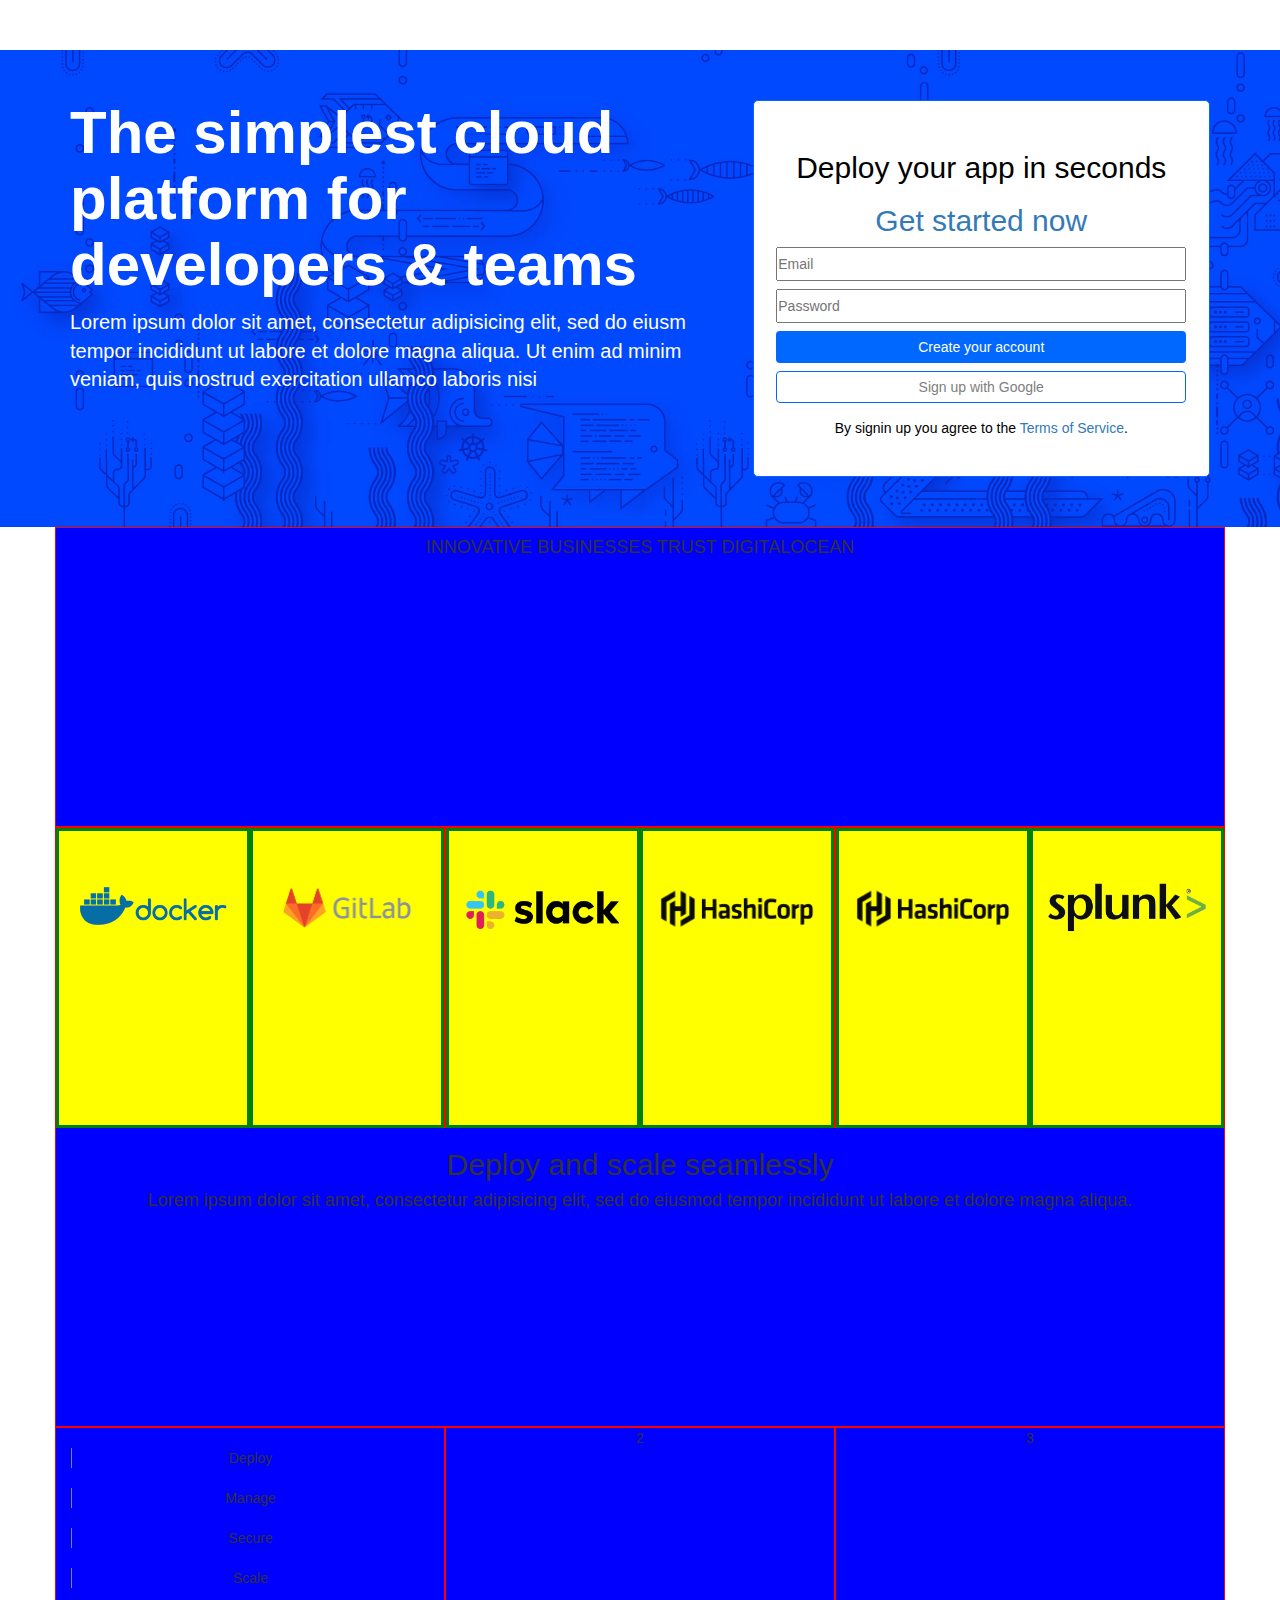
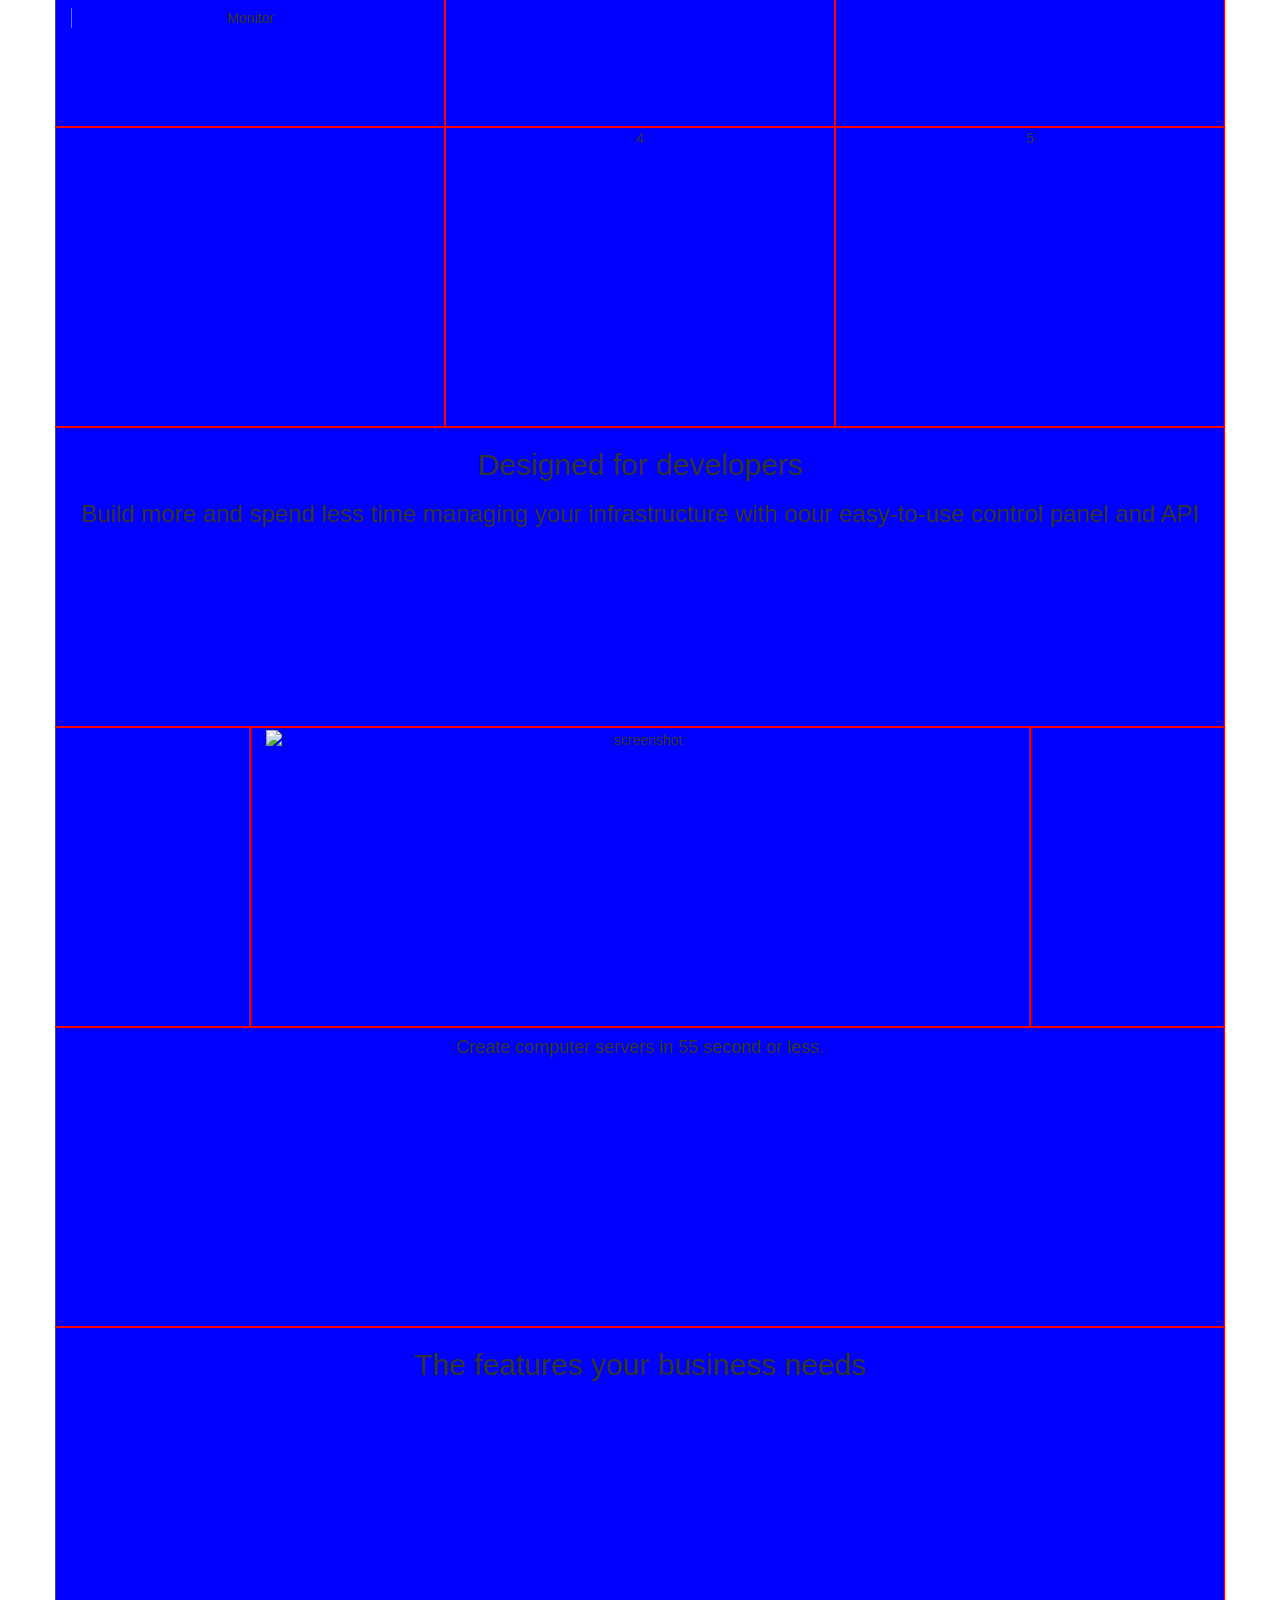
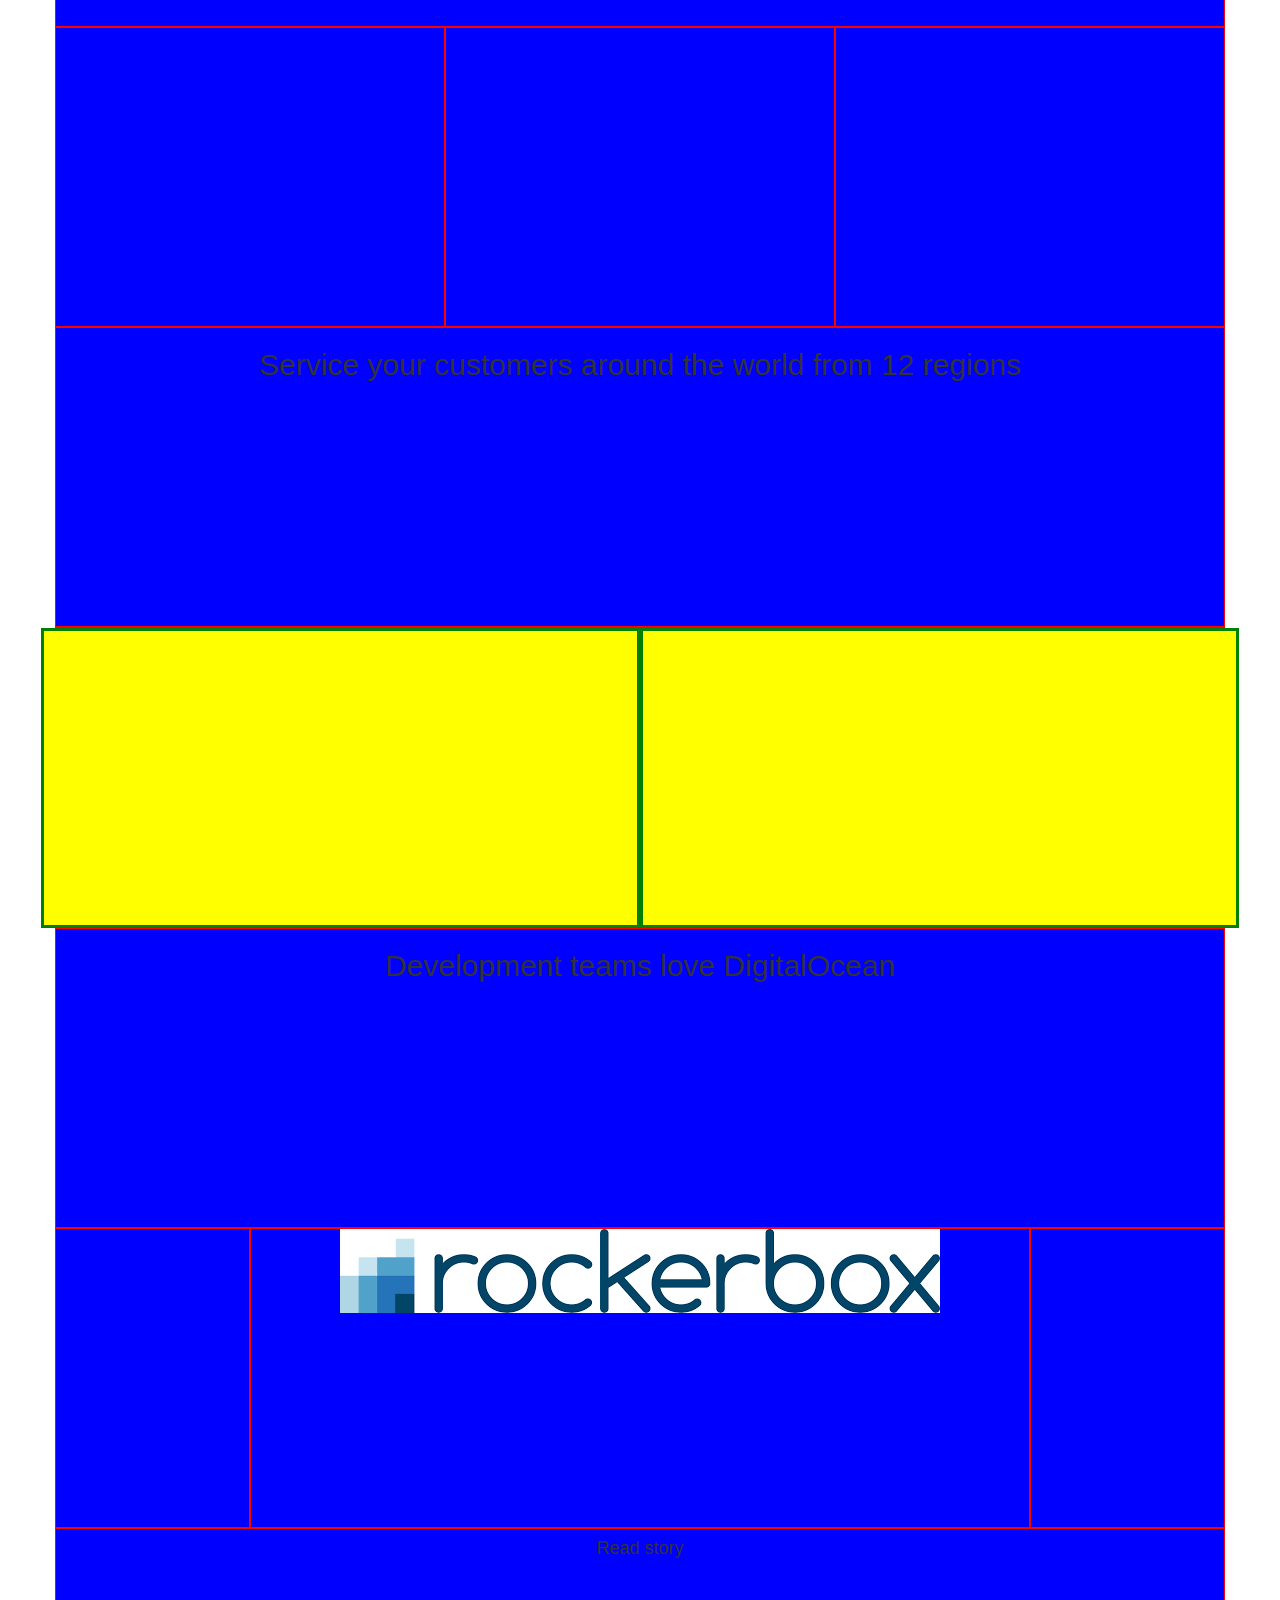
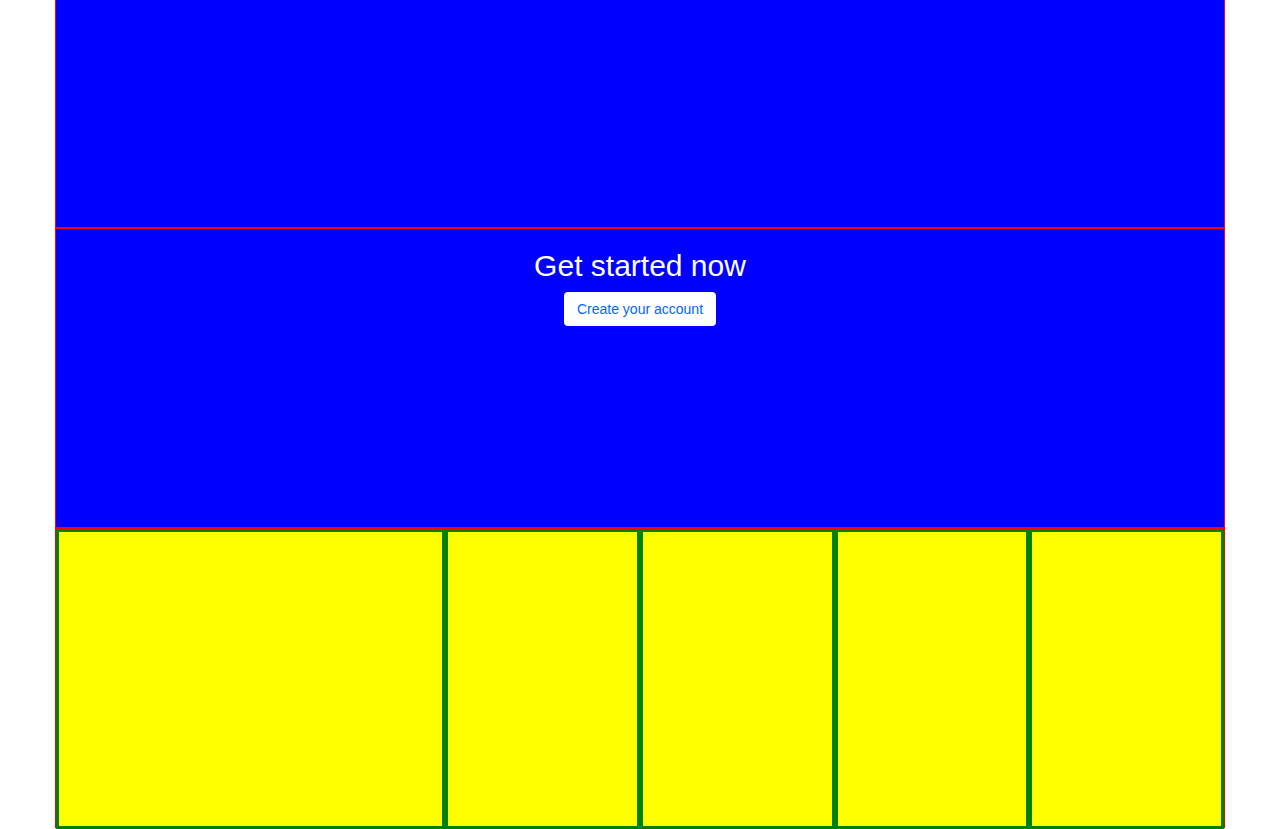
==== index.html @ 75f5618b "jumbotron" ====
<!DOCTYPE html>
<html lang="it">
<head>
  <link rel="stylesheet" href="css/style.css">
  <link rel="stylesheet" href="https://stackpath.bootstrapcdn.com/bootstrap/3.4.1/css/bootstrap.min.css" integrity="sha384-HSMxcRTRxnN+Bdg0JdbxYKrThecOKuH5zCYotlSAcp1+c8xmyTe9GYg1l9a69psu" crossorigin="anonymous">
  <link rel="stylesheet" href="https://cdnjs.cloudflare.com/ajax/libs/font-awesome/5.15.1/css/all.min.css" />
  <meta charset="UTF-8">
  <meta name="viewport" content="width=device-width, initial-scale=1.0">
  <meta http-equiv="X-UA-Compatible" content="ie=edge">
  <title>Digitalocean</title>
</head>
<body>
  <header id="jumbotron" class="h_500">
      <div class="container text_white">
        <div class="row">
          <div  class="col-sx-12 col-md-7">
            <div class="_text">
              <div class="text_white">
                <h1>
                  The simplest cloud platform for developers & teams
                </h1>
                <p>
                  Lorem ipsum dolor sit amet, consectetur adipisicing elit, sed do eiusm tempor incididunt ut labore et dolore magna aliqua. Ut enim ad minim veniam, quis nostrud exercitation ullamco laboris nisi 
                </p>
              </div>
            </div>
          </div>
          <div class="col-sx-12 col-md-5">
            <!-- RIQUADRO -->
            <div class="_square text-center">
              <h2>
                Deploy your app in seconds
              </h2>
              <h2>
                <a href="#">
                  Get started now
                </a>
              </h2>
              <form class="form-horizontal">
                  <input type="email" id="my_email" placeholder="Email">
                  <input type="password" id="my_password" placeholder="Password">
                  <button type="submit" class="btn btn_deploy btn_create">
                    Create your account
                  </button>

                <div>
                  <button type="submit" class="btn btn_deploy btn_google">
                    Sign up with Google
                  </button>
                </div>
              </form>
              <h5>By signin up you agree to the <a href="#">Terms of Service</a>.</h5>
            </div>
          </div>
        </div>
      </div>
  </header>
  <!-- Fine HEADER -->
  <main>
    <!-- PARTNERS IMMAGINI 12 -->
    <section id="partners" class="text-center debug">
      <div class="container">
        <div class="row">
          <div class="col-sx-12">
            <h4 class="text-uppercase">innovative businesses trust digitalocean</h4>
          </div>
        </div>
      </div>

      <div class="container">
        <div class="row">
          <div class="col-xs-12 col-md-4">
            <div class="row">
              <div class="col-xs-6 h_100">
                <img src="img/logo_docker.png" alt="">
              </div>
              <div class="col-xs-6 h_100">
                <img src="img/logo_gitlab.png" alt="">

              </div>
            </div>
          </div>
          <div class="col-xs-12 col-md-4">
            <div class="row">
              <div class="col-xs-6 h_100">
                <img src="img/logo_slack.png" alt="">

              </div>
              <div class="col-xs-6 h_100">
                <img src="img/logo_hashicorp.png" alt="">

              </div>
            </div>
          </div>
          <div class="col-xs-12 col-md-4">
            <div class="row">
              <div class="col-xs-6 h_100">
                <img src="img/logo_hashicorp.png" alt="">
              </div>
              <div class="col-xs-6 h_100">
                <img src="img/logo_splunk.png" alt="">
              </div>
            </div>
          </div>
        </div>
      </div>
    </section>
    <!-- FINE PARTNERS IMMAGINI 12 -->
    <section id="deploy" class="debug text-center">
      <div class="container">
        <div class="row">
          <div class="col-sx-12">
            <h2>Deploy and scale seamlessly</h2>
            <h4>Lorem ipsum dolor sit amet, consectetur adipisicing elit, sed do eiusmod tempor incididunt ut labore et dolore magna aliqua.</h4>
          </div>
        </div>
      </div>
      <div class="container">
        <div class="row">
          <div class="col-xs-4">
            <div class="lista">
              Deploy
            </div>
            <div class="lista">
              Manage
            </div>
            <div class="lista">
              Secure
            </div>
            <div class="lista">
              Scale
            </div>
            <div class="lista">
              Monitor
            </div>

          </div>
          <div class="col-md-4 col-xs-12">
2
          </div>
          <div class="col-md-4 col-xs-12">
3
          </div>
          <div class=".d-none .d-sm-block col-md-4 col-xs-12">
              <!-- DIV VUOTO -->
          </div>
          <div class="col-md-4 col-xs-12">
4
          </div>
          <div class="col-md-4 col-xs-12">
5
          </div>

        </div>
      </div>
    </section>
<!-- FINE DEPLOY -->
 <!-- DESIGNED FOR DEVELOPERS -->
    <section id="designed" class="text-center debug">
      <div class="container">
        <div class="row">
          <div class="col-sx-12">
            <h2>
              Designed for developers
            </h2>
            <h3>
              Build more and spend less time managing your infrastructure with oour easy-to-use control panel and API
            </h3>
          </div>
        </div>
        <div class="row">
          <div class="col-lg-2">
          </div>
          <div id="screenshot" class="col-lg-8">
            <div><img src="i.mg/screenshot.jpg" alt="screenshot">
            </div>
          </div>
          <div class="col-lg-2">
          </div>
        </div>
        <div class="row">
          <div class="col-sx-12">
            <h4>
              Create computer servers in 55 second or less.
            </h4>
          </div>
        </div>
      </div>
    </section>
    <!-- /DESIGNED FOR DEVELOPERS -->
    <!-- FEATURES -->
    <section id="features" class="debug">
      <div class="container text-center">
        <div class="row">
          <div class="col-sx-12">
            <h2>
              The features your business needs
            </h2>
          </div>
        </div>
        <div class="row">
          <div class="col-md-4 col-xs-12">
          </div>
          <div class="col-md-4 col-xs-12">
          </div>
          <div class="col-md-4 col-xs-12">
          </div>
        </div>
      </div>
    </section>
    <!-- /FEATURES -->
    <!-- SERVICES -->
    <section id="service" class="debug">
      <div class="container text-center">
        <div class="row">
          <div class="col-sx-12">
            <h2>
              Service your customers around the world from 12 regions
            </h2>
          </div>
        </div>
        <div class="row">
          <div class="col-sx-12">
            <div class="row">
              <div class="col-sx-12 col-md-6">
              </div>
              <div class="col-sx-12 col-md-6">
              </div>
            </div>
          </div>
        </div>
      </div>
    </section>
      <!-- /SERVICES -->
      <!-- DEVELOPMENT -->
    <section id="development">
      <div class="container debug text-center">
        <div class="row">
          <div class="col-sx-12">
            <h2>
              Development teams love DigitalOcean
            </h2>
          </div>
        </div>
        <div class="row">
          <div class="col-lg-2">
          </div>
          <div class="col-lg-8">
            <div><img src="img/rockerbox-logo.png" alt="screenshot">
            </div>
          </div>
          <div class="col-lg-2">
          </div>
        </div>
        <div class="row">
          <div class="col-sx-12">
            <h4>
              Read story
            </h4>
          </div>
        </div>
      </div>
    </section>
  </main>
    <!-- /DEVELOPMENT -->
    <!-- FOOTER -->
  <footer>
    <div class="footer_top container debug text-center">
      <div class="row">
        <div class="col-xs-12">
          <h2>Get started now</h2>
          <div>
            <button type="submit" class="btn btn_deploy btn_create">
              Create your account
            </button>
          </div>
        </div>
      </div>
    </div>
    <div class="footer_bottom container debug text-center">
      <div class="row">
        <div class="col-xs-12">
          <div class="row">
            <div class="col-xs-12 col-md-4">

            </div>
            <div class="col-xs-12 col-md-2">

            </div>
            <div class="col-xs-12 col-md-2">

            </div>
            <div class="col-xs-12 col-md-2">

            </div>
            <div class="col-xs-12 col-md-2">

            </div>
          </div>
        </div>
      </div>
    </div>
  </footer>
</body>
</html>
---- css/style.css ----
/* debug */
.debug [class*='col-']{
  background-color: blue;
  height: 300px;
  border: 1px solid red;
}
.row .row [class*="col-"]{
  border: 3px solid green;
  background-color: yellow;
}
.debug .h_500{
  height: 500px;
}
.debug .h_400{
  height: 400px;
}
.debug .h_300{
  height: 300px;
}
/* classi colorate */
.text_white{
  color: white;
}
section{

}
/* Header */
header{
  background-image: url("../img/bg-home-1.jpg");
  background-size: cover;
}
header .text_white{
  margin-top: 50px;
}
header .text_white p{
  font-size: 20px;
}
header ._square{
  padding: 30px 0;
}
header #my_email,
header #my_password,
._square .btn_deploy{
  width: 90%;
  margin-bottom: 8px;
  padding: 5px 0;
}
nav img {
  width: 200px;
}
nav .btn_nav{
  color:#0066FF;
  background-color: transparent;
  border: 1px solid #0066FF;
  padding: 5px;
}
#jumbotron h1{
  font-size: 60px;
  font-weight: bold;
}
._square{
  padding: 5px;
  color: black;
  background-color: white;
  border-radius: 5px;
  border: 1px solid #0067FF;
  margin: 50px 0;
}
._square .btn_create{
  background-color: #0067FF;
  color: white;
}
._square .btn_google{
  background-color: transparent;
  border:1px solid #0067FF;
  color: grey;
}
#partners img{
  width: 100%;
  vertical-align: middle;

}
#deploy .lista{
  margin: 20px 0;
  border-left: gray 1px solid;
}
#screenshot img{
  display: inline-block;
  width: 100%;
}
.h_100{
  height: 150px;
  line-height: 150px;
}
footer{
  color: white;
}
footer .btn_create{
  background-color: white;
  color: #0067FF;
}
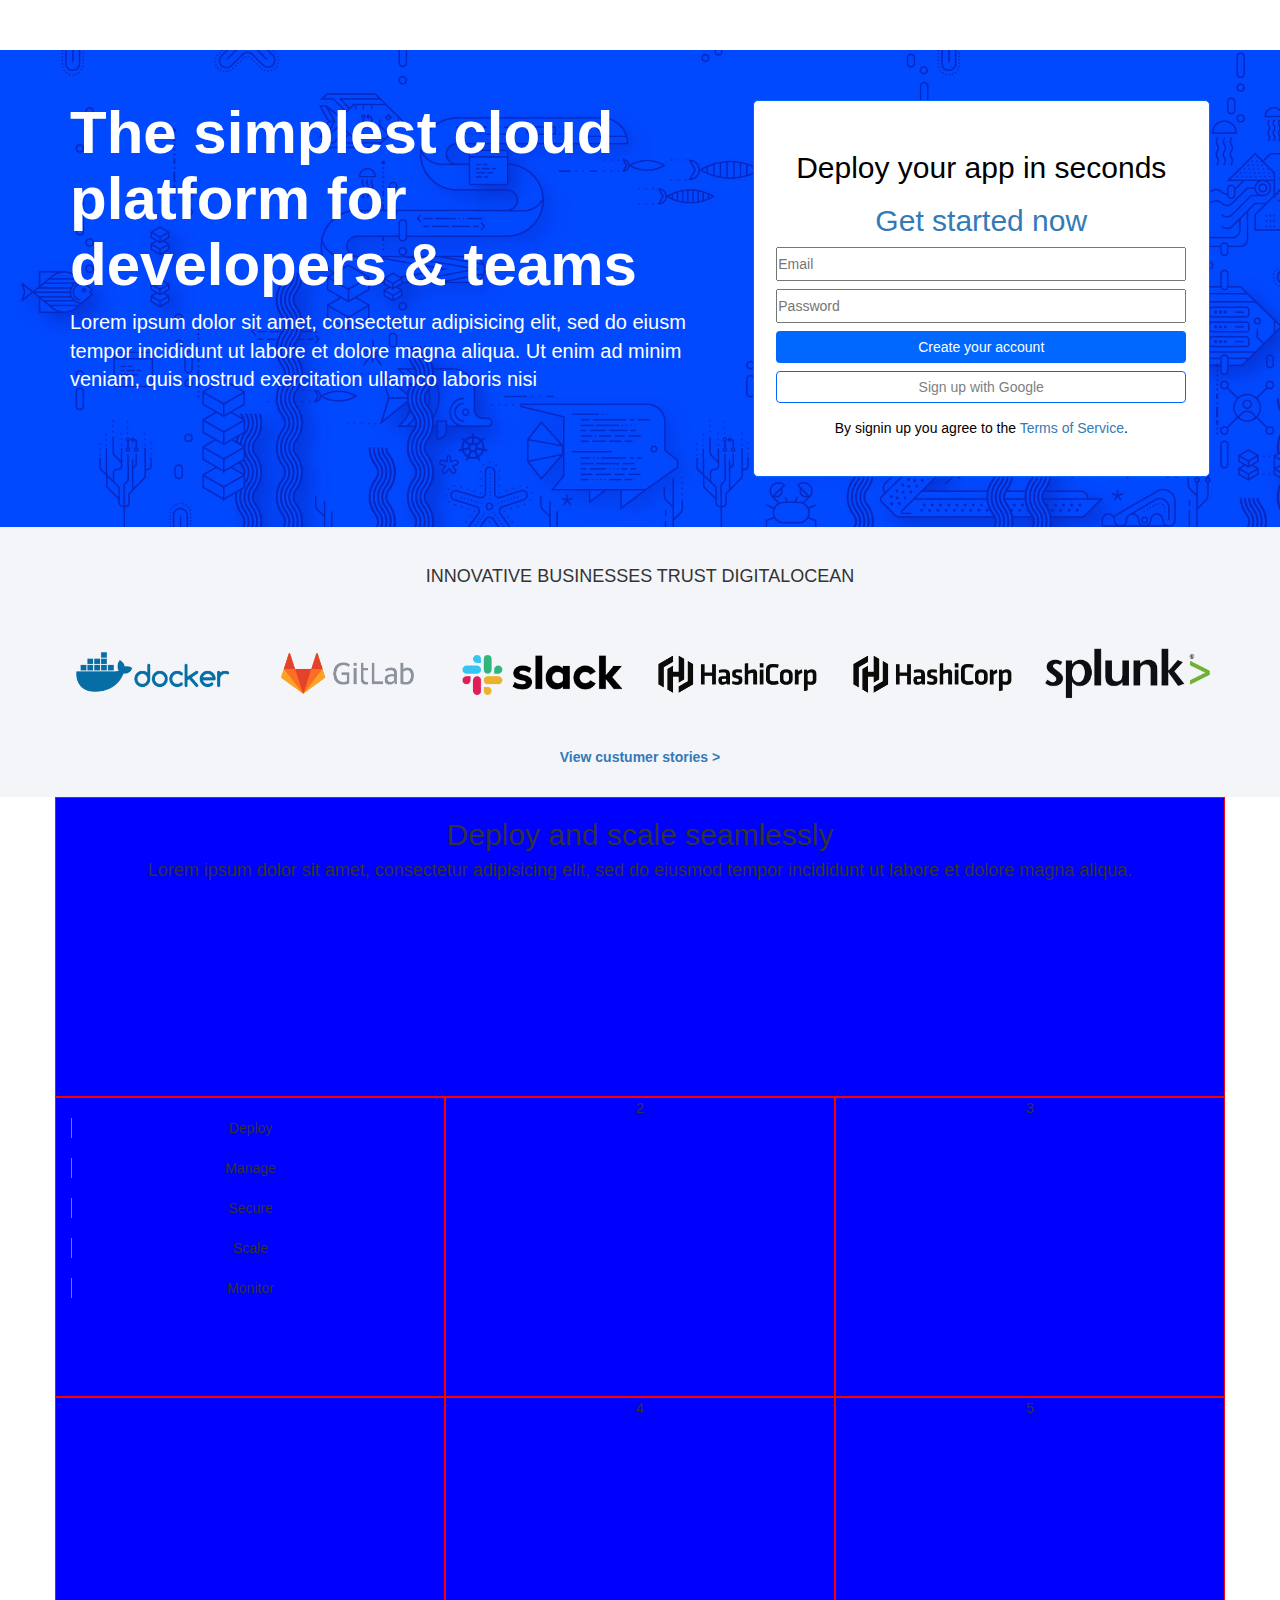
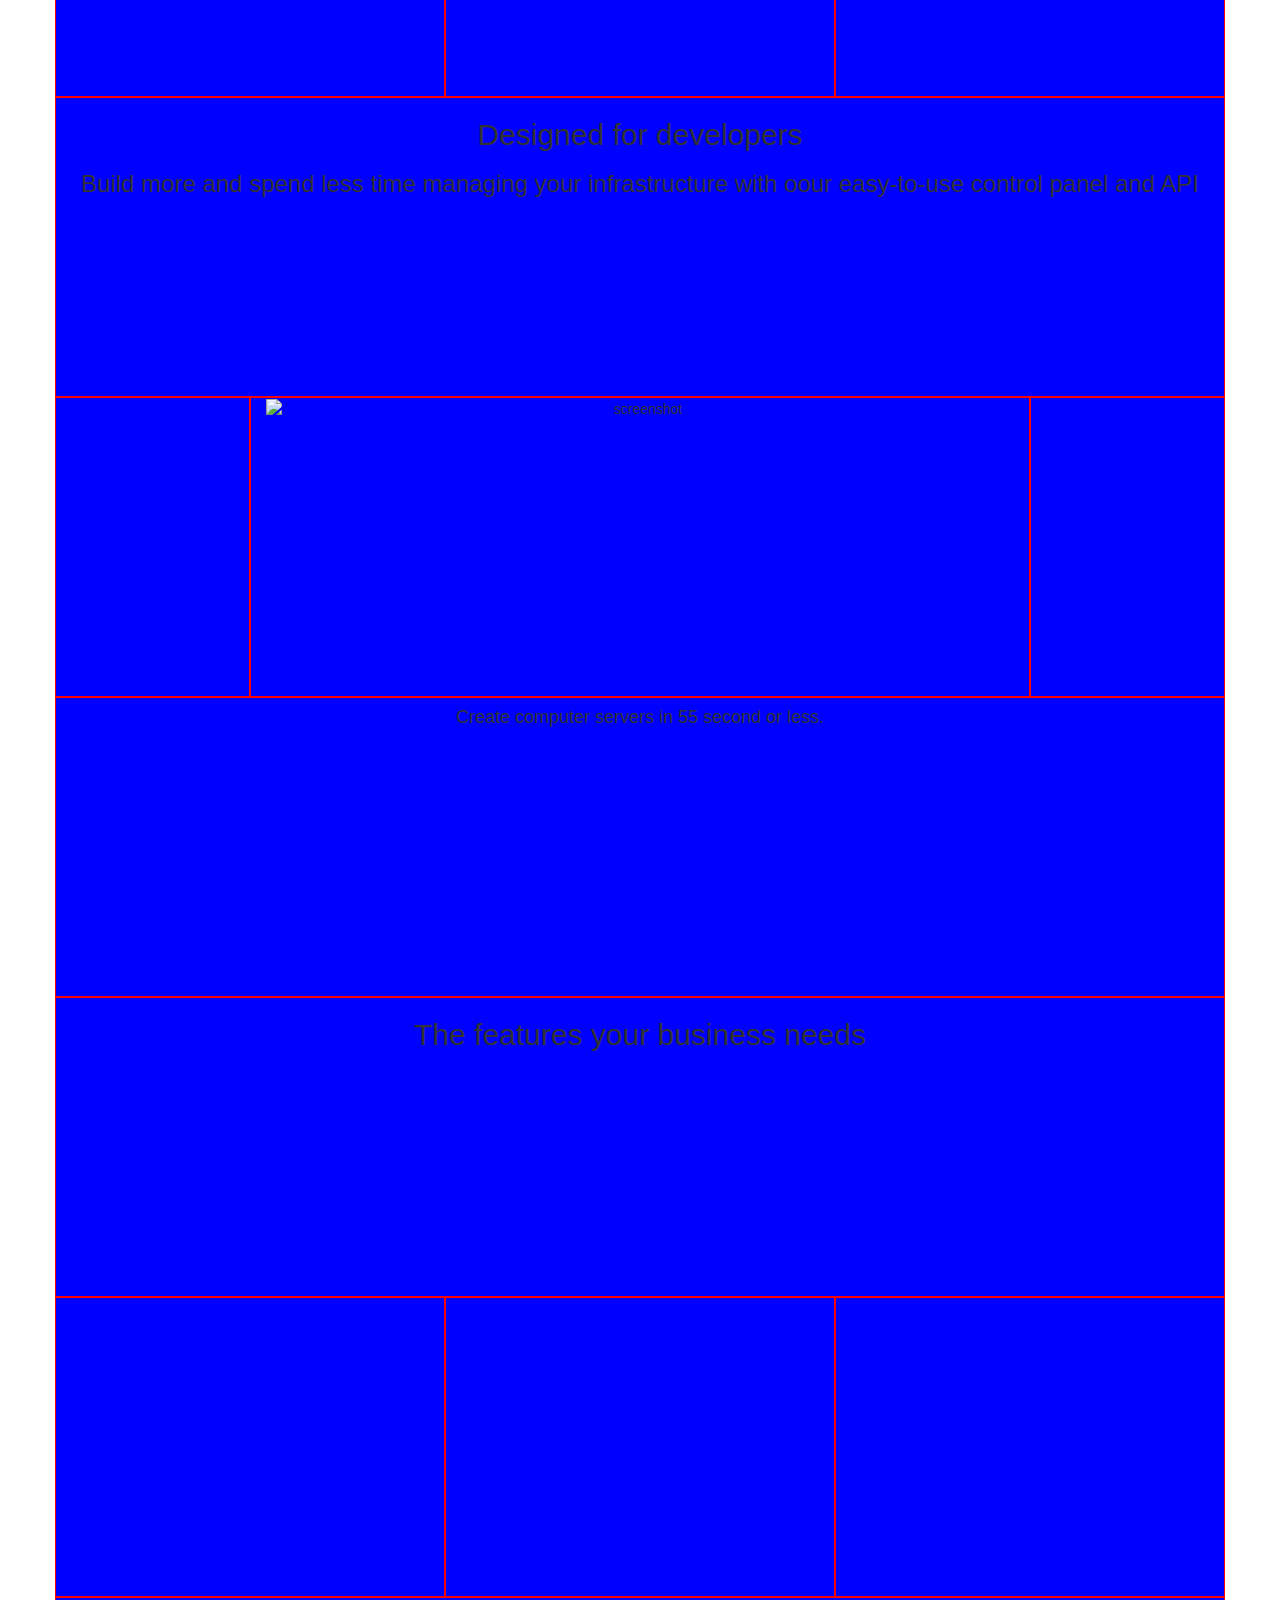
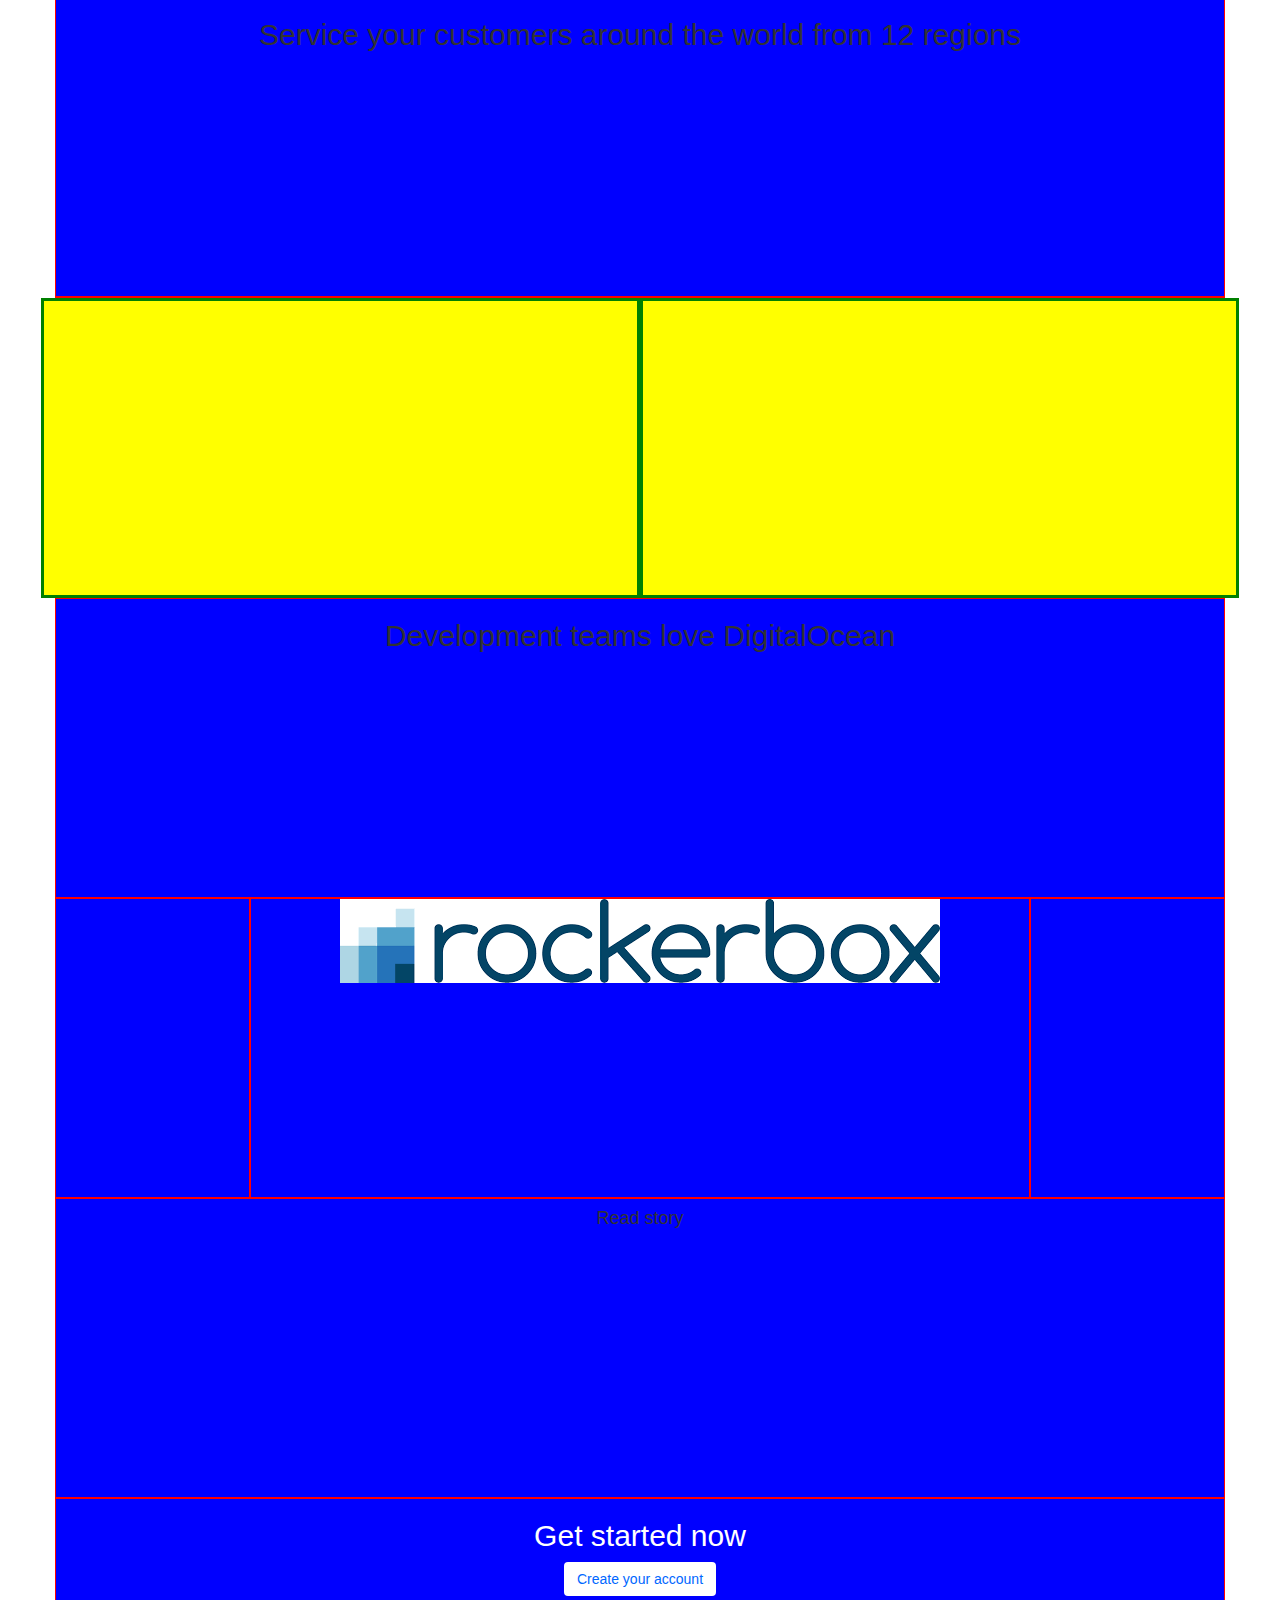
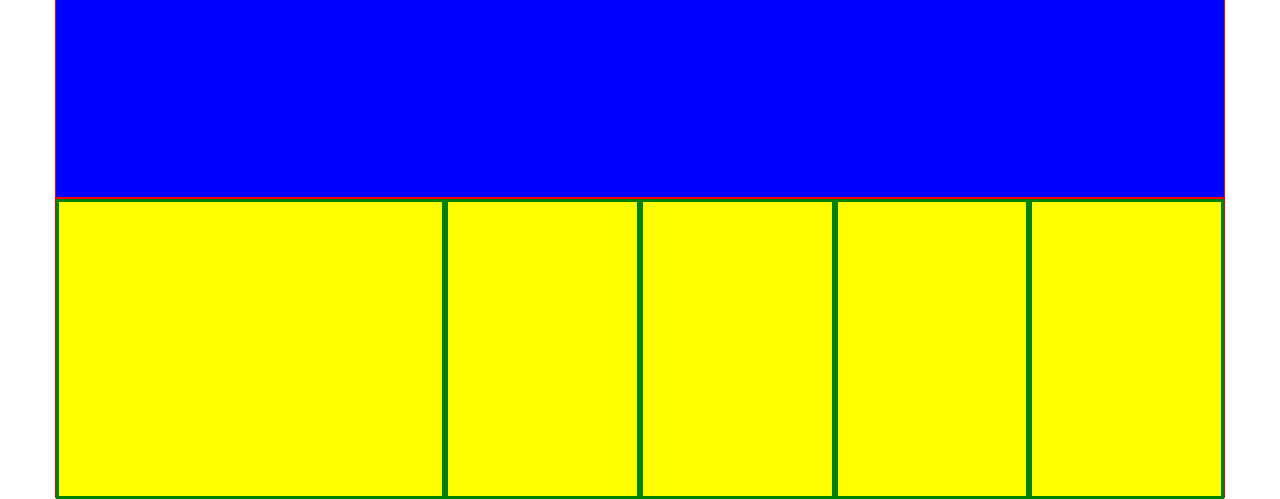
==== commit 0ff8dc13: "innovative business" ====
--- a/index.html
+++ b/index.html
@@ -20,7 +20,7 @@
                   The simplest cloud platform for developers & teams
                 </h1>
                 <p>
-                  Lorem ipsum dolor sit amet, consectetur adipisicing elit, sed do eiusm tempor incididunt ut labore et dolore magna aliqua. Ut enim ad minim veniam, quis nostrud exercitation ullamco laboris nisi 
+                  Lorem ipsum dolor sit amet, consectetur adipisicing elit, sed do eiusm tempor incididunt ut labore et dolore magna aliqua. Ut enim ad minim veniam, quis nostrud exercitation ullamco laboris nisi
                 </p>
               </div>
             </div>
@@ -58,7 +58,7 @@
   <!-- Fine HEADER -->
   <main>
     <!-- PARTNERS IMMAGINI 12 -->
-    <section id="partners" class="text-center debug">
+    <section id="partners" class="text-center">
       <div class="container">
         <div class="row">
           <div class="col-sx-12">
@@ -66,7 +66,6 @@
           </div>
         </div>
       </div>
-
       <div class="container">
         <div class="row">
           <div class="col-xs-12 col-md-4">
@@ -76,7 +75,6 @@
               </div>
               <div class="col-xs-6 h_100">
                 <img src="img/logo_gitlab.png" alt="">
-
               </div>
             </div>
           </div>
@@ -84,11 +82,9 @@
             <div class="row">
               <div class="col-xs-6 h_100">
                 <img src="img/logo_slack.png" alt="">
-
               </div>
               <div class="col-xs-6 h_100">
                 <img src="img/logo_hashicorp.png" alt="">
-
               </div>
             </div>
           </div>
@@ -101,6 +97,13 @@
                 <img src="img/logo_splunk.png" alt="">
               </div>
             </div>
+          </div>
+        </div>
+      </div>
+      <div class="container">
+        <div class="row">
+          <div class="col-sx-12">
+            <strong><a href="#">View custumer stories > </a></strong>
           </div>
         </div>
       </div>
--- a/css/style.css
+++ b/css/style.css
@@ -4,7 +4,7 @@
   height: 300px;
   border: 1px solid red;
 }
-.row .row [class*="col-"]{
+.debug .row .row [class*="col-"]{
   border: 3px solid green;
   background-color: yellow;
 }
@@ -21,8 +21,9 @@
 .text_white{
   color: white;
 }
-section{
-
+#partners{
+background-color: #F3F5F9;
+padding: 30px 0;
 }
 /* Header */
 header{
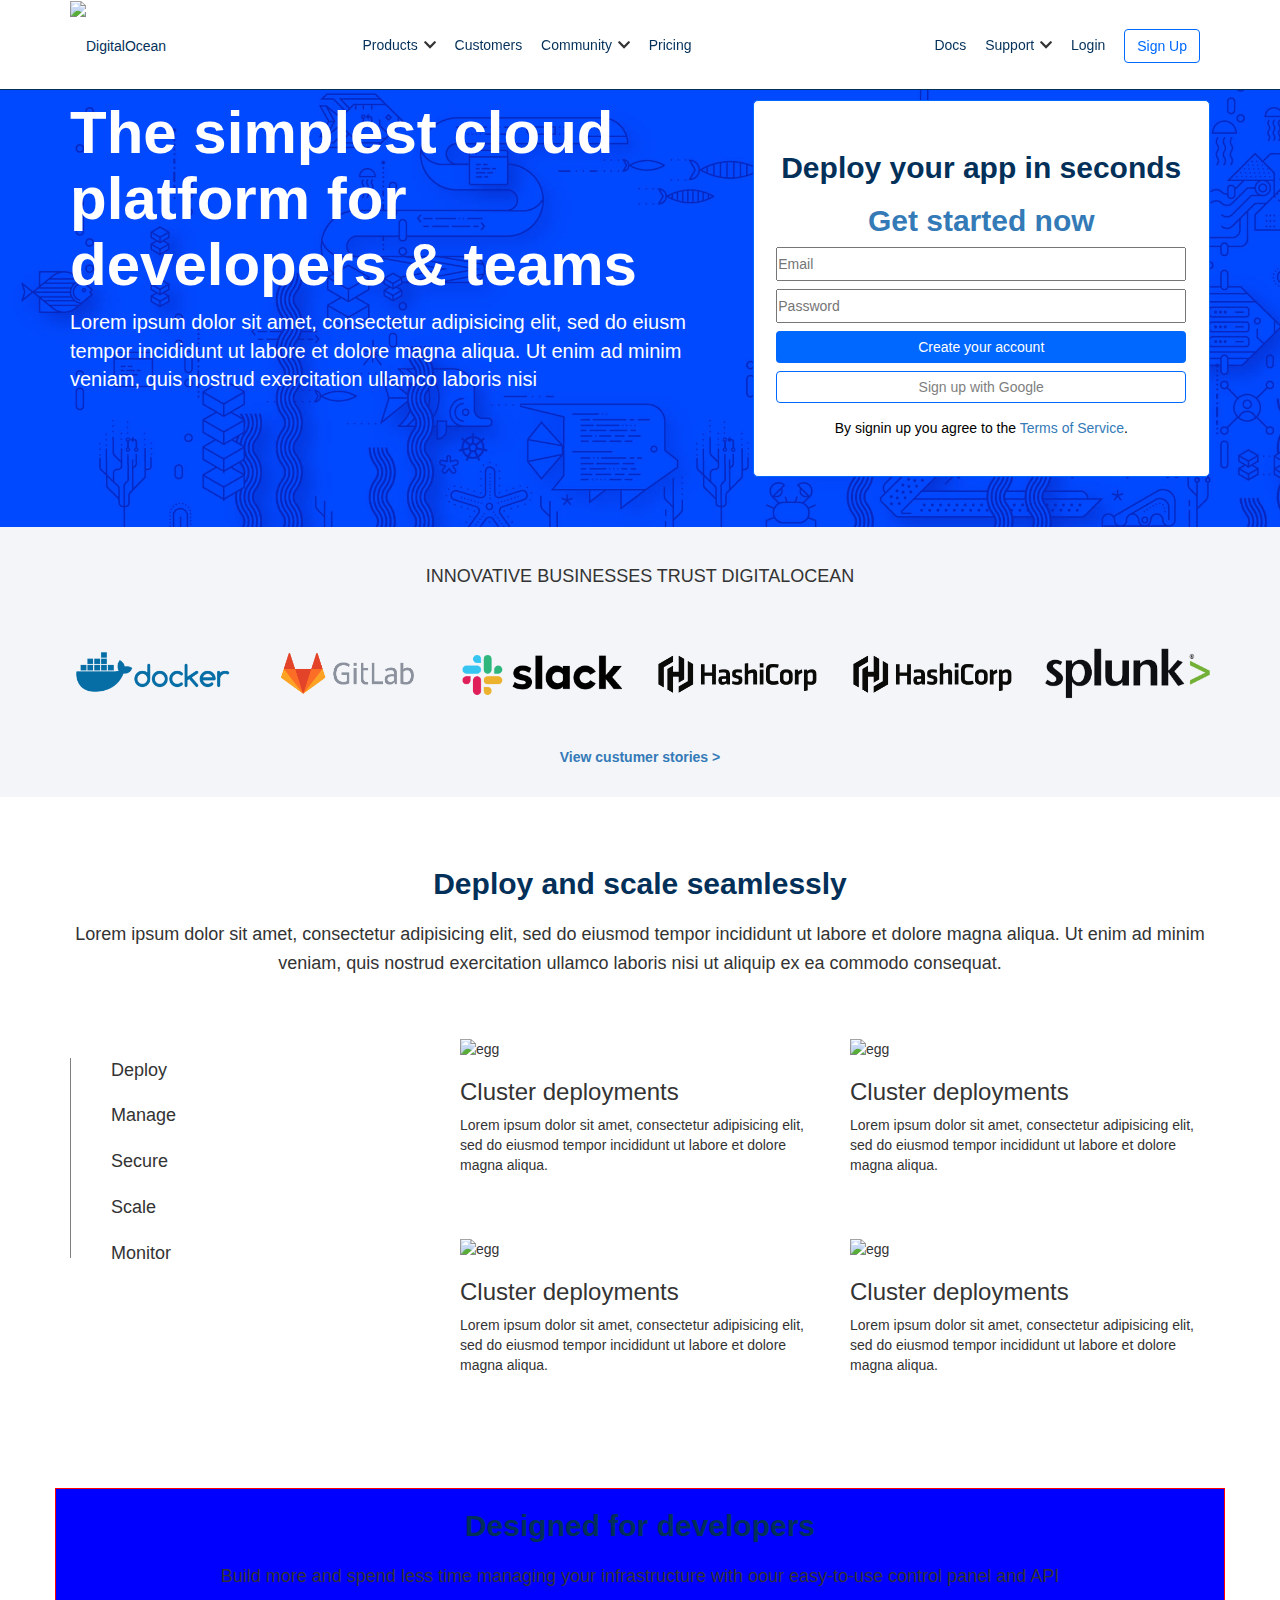
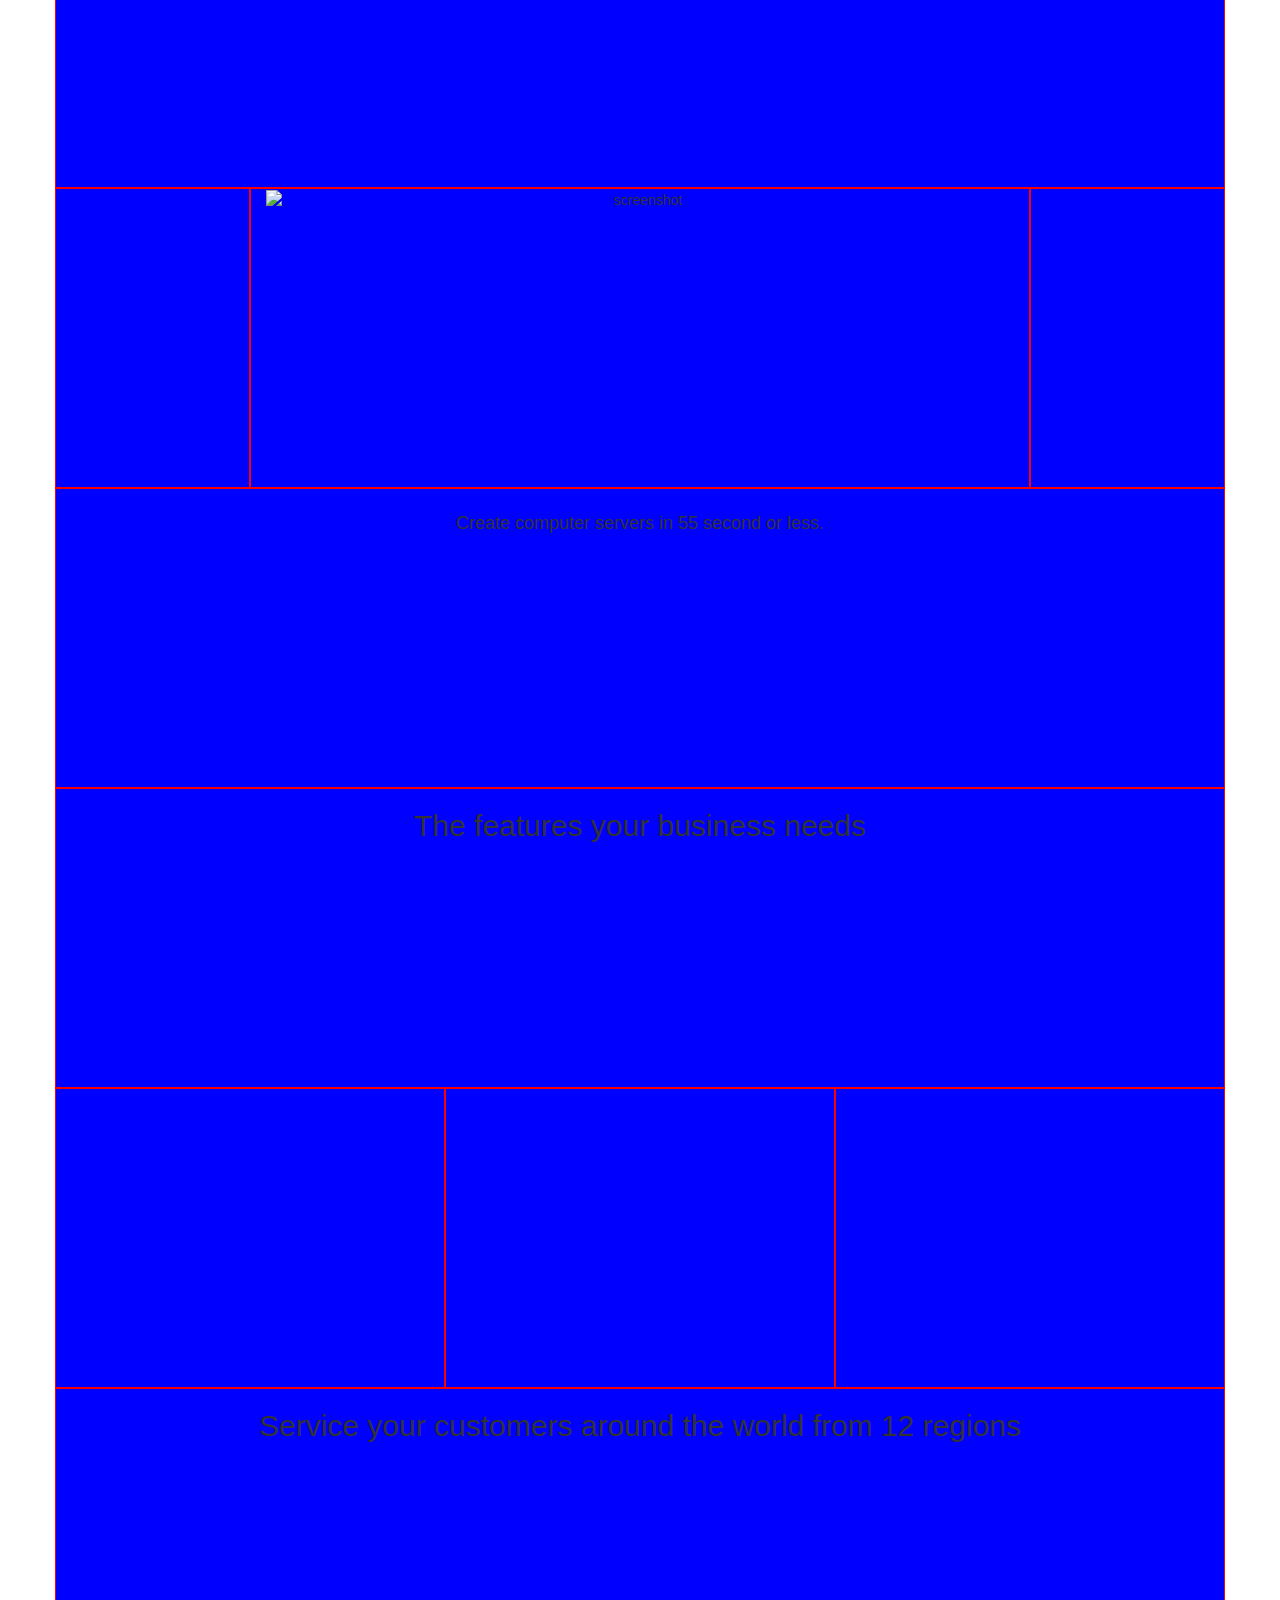
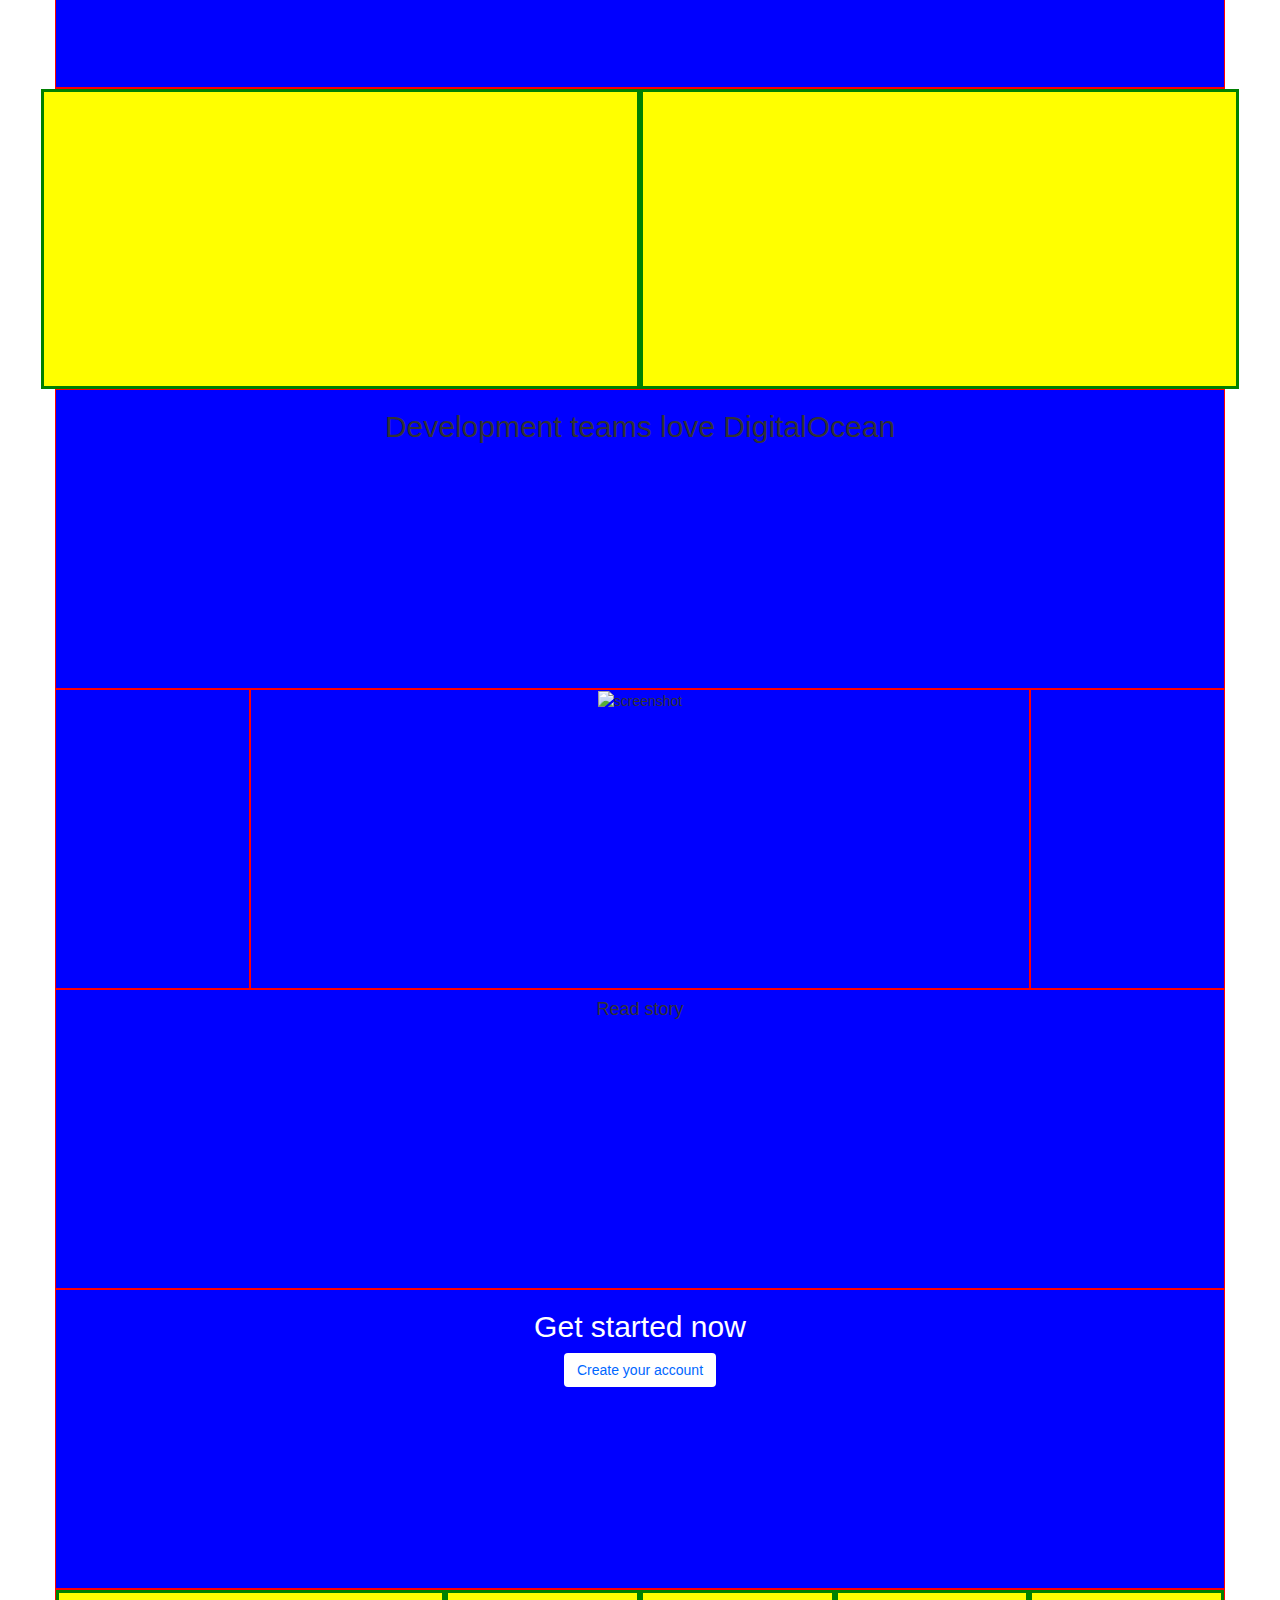
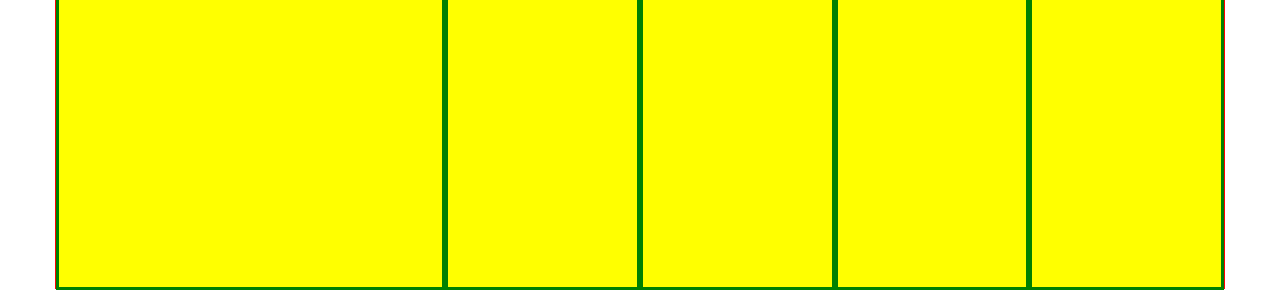
==== commit 5c3375d3: "designed" ====
--- a/index.html
+++ b/index.html
@@ -10,7 +10,60 @@
   <title>Digitalocean</title>
 </head>
 <body>
-  <header id="jumbotron" class="h_500">
+  <header>
+    <nav class="header_navbar navbar-fixed-top">
+      <div class="container">
+        <div class="row">
+          <div class="col-xs-3">
+            <a href="#" class="header_logo">
+              <img class="logo" src="https://www.logolynx.com/images/logolynx/ea/ea5dcf99df44d1bc660506d842fd9f7c.png" alt="DigitalOcean">
+            </a>
+          </div>
+            <!-- menu mobile nascosto in lg -->
+          <div class="header_hamburger_menu hidden-lg">
+            <div class="col-xs-9 text-right">
+              <i aria-hidden class="fas fa-bars" title="Menu"></i>
+              <span class="sr-only">Menu</span>
+            </div>
+          </div>
+            <!-- menu visibile in lg -->
+          <div class="visible-lg-block">
+            <div class="col-lg-5">
+              <!-- sfruttiamo list-inline per il menu -->
+              <ul class="header_navbar_ul list-inline text-left">
+                <li class="drop"><a href="#">Products</a>
+                </li>
+                <li>
+                  <a href="#">Customers</a>
+                </li>
+                <li class="drop">
+                  <a href="#">Community</a>
+                </li>
+                <li><a href="#">Pricing</a></li>
+              </ul>
+            </div>
+            <div class="col-lg-4">
+              <ul class="header_navbar_ul list-inline text-right">
+                <li>
+                  <a href="#">Docs</a>
+                </li>
+                <li class="drop">
+                  <a href="#">Support</a>
+                </li>
+                <li>
+                  <a href="#">Login</a>
+                </li>
+                <li>
+                  <a href="#" class="btn btn-default btn_signup">Sign Up</a>
+                </li>
+              </ul>
+            </div>
+          </div>
+        </div>
+      </div>
+    </nav>
+  </header>
+  <div id="jumbotron" class="h_500">
       <div class="container text_white">
         <div class="row">
           <div  class="col-sx-12 col-md-7">
@@ -45,7 +98,7 @@
 
                 <div>
                   <button type="submit" class="btn btn_deploy btn_google">
-                    Sign up with Google
+                    <img src="https://icon-library.com/images/google-icon-download/google-icon-download-9.jpg" alt="">Sign up with Google
                   </button>
                 </div>
               </form>
@@ -54,7 +107,7 @@
           </div>
         </div>
       </div>
-  </header>
+  </div>
   <!-- Fine HEADER -->
   <main>
     <!-- PARTNERS IMMAGINI 12 -->
@@ -71,30 +124,30 @@
           <div class="col-xs-12 col-md-4">
             <div class="row">
               <div class="col-xs-6 h_100">
-                <img src="img/logo_docker.png" alt="">
-              </div>
-              <div class="col-xs-6 h_100">
-                <img src="img/logo_gitlab.png" alt="">
+                <a href="#"><img src="img/logo_docker.png" alt=""></a>
+              </div>
+              <div class="col-xs-6 h_100">
+                <a href="#"><img src="img/logo_gitlab.png" alt=""></a>
               </div>
             </div>
           </div>
           <div class="col-xs-12 col-md-4">
             <div class="row">
               <div class="col-xs-6 h_100">
-                <img src="img/logo_slack.png" alt="">
-              </div>
-              <div class="col-xs-6 h_100">
-                <img src="img/logo_hashicorp.png" alt="">
+                <a href="#"><img src="img/logo_slack.png" alt=""></a>
+              </div>
+              <div class="col-xs-6 h_100">
+                <a href="#"><img src="img/logo_hashicorp.png" alt=""></a>
               </div>
             </div>
           </div>
           <div class="col-xs-12 col-md-4">
             <div class="row">
               <div class="col-xs-6 h_100">
-                <img src="img/logo_hashicorp.png" alt="">
-              </div>
-              <div class="col-xs-6 h_100">
-                <img src="img/logo_splunk.png" alt="">
+                <a href="#"><img src="img/logo_hashicorp.png" alt=""></a>
+              </div>
+              <div class="col-xs-6 h_100">
+                <a href="#"><img src="img/logo_splunk.png" alt=""></a>
               </div>
             </div>
           </div>
@@ -109,49 +162,55 @@
       </div>
     </section>
     <!-- FINE PARTNERS IMMAGINI 12 -->
-    <section id="deploy" class="debug text-center">
+    <section id="deploy" class="text-center">
       <div class="container">
         <div class="row">
           <div class="col-sx-12">
             <h2>Deploy and scale seamlessly</h2>
-            <h4>Lorem ipsum dolor sit amet, consectetur adipisicing elit, sed do eiusmod tempor incididunt ut labore et dolore magna aliqua.</h4>
-          </div>
-        </div>
-      </div>
-      <div class="container">
-        <div class="row">
-          <div class="col-xs-4">
-            <div class="lista">
-              Deploy
-            </div>
-            <div class="lista">
-              Manage
-            </div>
-            <div class="lista">
-              Secure
-            </div>
-            <div class="lista">
-              Scale
-            </div>
-            <div class="lista">
-              Monitor
-            </div>
-
-          </div>
-          <div class="col-md-4 col-xs-12">
-2
-          </div>
-          <div class="col-md-4 col-xs-12">
-3
-          </div>
-          <div class=".d-none .d-sm-block col-md-4 col-xs-12">
-              <!-- DIV VUOTO -->
-          </div>
-          <div class="col-md-4 col-xs-12">
-4
-          </div>
-          <div class="col-md-4 col-xs-12">
-5
+            <h4>Lorem ipsum dolor sit amet, consectetur adipisicing elit, sed do eiusmod tempor incididunt ut labore et dolore magna aliqua. Ut enim ad minim veniam, quis nostrud exercitation ullamco laboris nisi ut aliquip ex ea commodo consequat.</h4>
+          </div>
+        </div>
+      </div>
+      <div class="container">
+        <div class="row">
+          <div class="col-lg-4 col-xs-12">
+            <div class="lista text-left">
+            <ul>
+              <li>Deploy</li>
+              <li>Manage</li>
+              <li>Secure</li>
+              <li>Scale</li>
+              <li>Monitor</li>
+            </ul>
+            </div>
+          </div>
+          <div class="col-lg-4 col-xs-12">
+            <div class="egg-box text-left">
+              <img src="https://d9hhrg4mnvzow.cloudfront.net/try.digitalocean.com/developerbrand/2b9e87c7-droplet-icon-resize.svg" alt="egg">
+              <h3>Cluster deployments</h3>
+              <p>Lorem ipsum dolor sit amet, consectetur adipisicing elit, sed do eiusmod tempor incididunt ut labore et dolore magna aliqua. </p>
+            </div>
+          </div>
+          <div class="col-lg-4 col-xs-12">
+            <div class="egg-box text-left">
+              <img src="https://d9hhrg4mnvzow.cloudfront.net/try.digitalocean.com/developerbrand/921da294-stacksplusicon.svg" alt="egg">
+              <h3>Cluster deployments</h3>
+              <p>Lorem ipsum dolor sit amet, consectetur adipisicing elit, sed do eiusmod tempor incididunt ut labore et dolore magna aliqua. </p>
+            </div>
+          </div>
+          <div class="col-md-4 col-xs-12">
+            <div class="egg-box text-left">
+              <img src="https://d9hhrg4mnvzow.cloudfront.net/try.digitalocean.com/developerbrand/f3820de5-icon-predictablecosts.svg" alt="egg">
+              <h3>Cluster deployments</h3>
+              <p>Lorem ipsum dolor sit amet, consectetur adipisicing elit, sed do eiusmod tempor incididunt ut labore et dolore magna aliqua. </p>
+            </div>
+          </div>
+          <div class="col-md-4 col-xs-12">
+            <div class="egg-box text-left">
+              <img src="https://d9hhrg4mnvzow.cloudfront.net/try.digitalocean.com/developerbrand/2132633e-globe-icon.svg" alt="egg">
+              <h3>Cluster deployments</h3>
+              <p>Lorem ipsum dolor sit amet, consectetur adipisicing elit, sed do eiusmod tempor incididunt ut labore et dolore magna aliqua. </p>
+            </div>
           </div>
 
         </div>
@@ -166,9 +225,9 @@
             <h2>
               Designed for developers
             </h2>
-            <h3>
+            <h4>
               Build more and spend less time managing your infrastructure with oour easy-to-use control panel and API
-            </h3>
+            </h4>
           </div>
         </div>
         <div class="row">
@@ -249,7 +308,7 @@
           <div class="col-lg-2">
           </div>
           <div class="col-lg-8">
-            <div><img src="img/rockerbox-logo.png" alt="screenshot">
+            <div><img src="i.mg/rockerbox-logo.png" alt="screenshot">
             </div>
           </div>
           <div class="col-lg-2">
--- a/css/style.css
+++ b/css/style.css
@@ -21,30 +21,48 @@
 .text_white{
   color: white;
 }
-#partners{
-background-color: #F3F5F9;
-padding: 30px 0;
+/* HEADER */
+
+.header_navbar{
+  background-color: white;
+  width: 100%;
+  height: 90px;
+  line-height: 90px;
+  border-bottom: 1px solid #033059;
 }
-/* Header */
-header{
-  background-image: url("../img/bg-home-1.jpg");
-  background-size: cover;
+.header_navbar a{
+  text-decoration: none;
+  color: #033059;
 }
-header .text_white{
-  margin-top: 50px;
+
+.header_logo .logo{
+  height: 30px;
 }
-header .text_white p{
-  font-size: 20px;
+.header_hamburger_menu i{
+  line-height: 70px;
+  cursor: pointer;
+  opacity: 0.8;
+  color: #0069FF;
+  font-size: 120%;
 }
-header ._square{
-  padding: 30px 0;
+.header_navbar_ul > li{
+  line-height: 70px;
+  margin-right: 5px;
+
 }
-header #my_email,
-header #my_password,
-._square .btn_deploy{
-  width: 90%;
-  margin-bottom: 8px;
-  padding: 5px 0;
+ul.header_navbar_ul > li.drop::after {
+  font-weight: 900;
+  font-family: "Font Awesome 5 Free";
+  content: "\f078";
+  margin-left: 2px;
+}
+header .btn_signup{
+  border: 1px solid #0069FF;
+  color: #0069FF
+}
+header .btn_signup:hover{
+  color: white;
+  background-color: #0069FF
 }
 nav img {
   width: 200px;
@@ -55,10 +73,46 @@
   border: 1px solid #0066FF;
   padding: 5px;
 }
+#partners{
+background-color: #F3F5F9;
+padding: 30px 0;
+}
+/* Header */
+
+#jumbotron{
+  background-image: url("../img/bg-home-1.jpg");
+  background-size: cover;
+}
+#jumbotron .text_white{
+  margin-top: 50px;
+}
+#jumbotron h2{
+  color: #033059;
+  font-weight: bold;
+}
+#jumbotron .text_white p{
+  font-size: 20px;
+}
+#jumbotron ._square{
+  padding: 30px 0;
+}
+#jumbotron #my_email,
+#jumbotron #my_password,
+._square .btn_deploy{
+  width: 90%;
+  margin-bottom: 8px;
+  padding: 5px 0;
+}
 #jumbotron h1{
   font-size: 60px;
   font-weight: bold;
 }
+#jumbotron img{
+  width: 30px;
+  margin: -15px 0;
+}
+
+
 ._square{
   padding: 5px;
   color: black;
@@ -79,11 +133,39 @@
 #partners img{
   width: 100%;
   vertical-align: middle;
-
+}
+#deploy{
+  padding:50px;
+}
+#deploy h2,
+#designed h2{
+  color: #033059;
+  font-weight: bolder;
+}
+#deploy h4,
+#designed h4{
+  padding-top:10px;
+  padding-bottom: 50px;
+  line-height: 1.6;
 }
 #deploy .lista{
+  font-size: 18px;
+  border-left: 1px solid grey;
+}
+#deploy .lista ul{
+  list-style: none;
+}
+#deploy .lista li{
   margin: 20px 0;
-  border-left: gray 1px solid;
+}
+#deploy .lista{
+  height: 200px;
+}
+#deploy .egg-box{
+  height: 200px;
+}
+#deploy img{
+  width: 50px;
 }
 #screenshot img{
   display: inline-block;
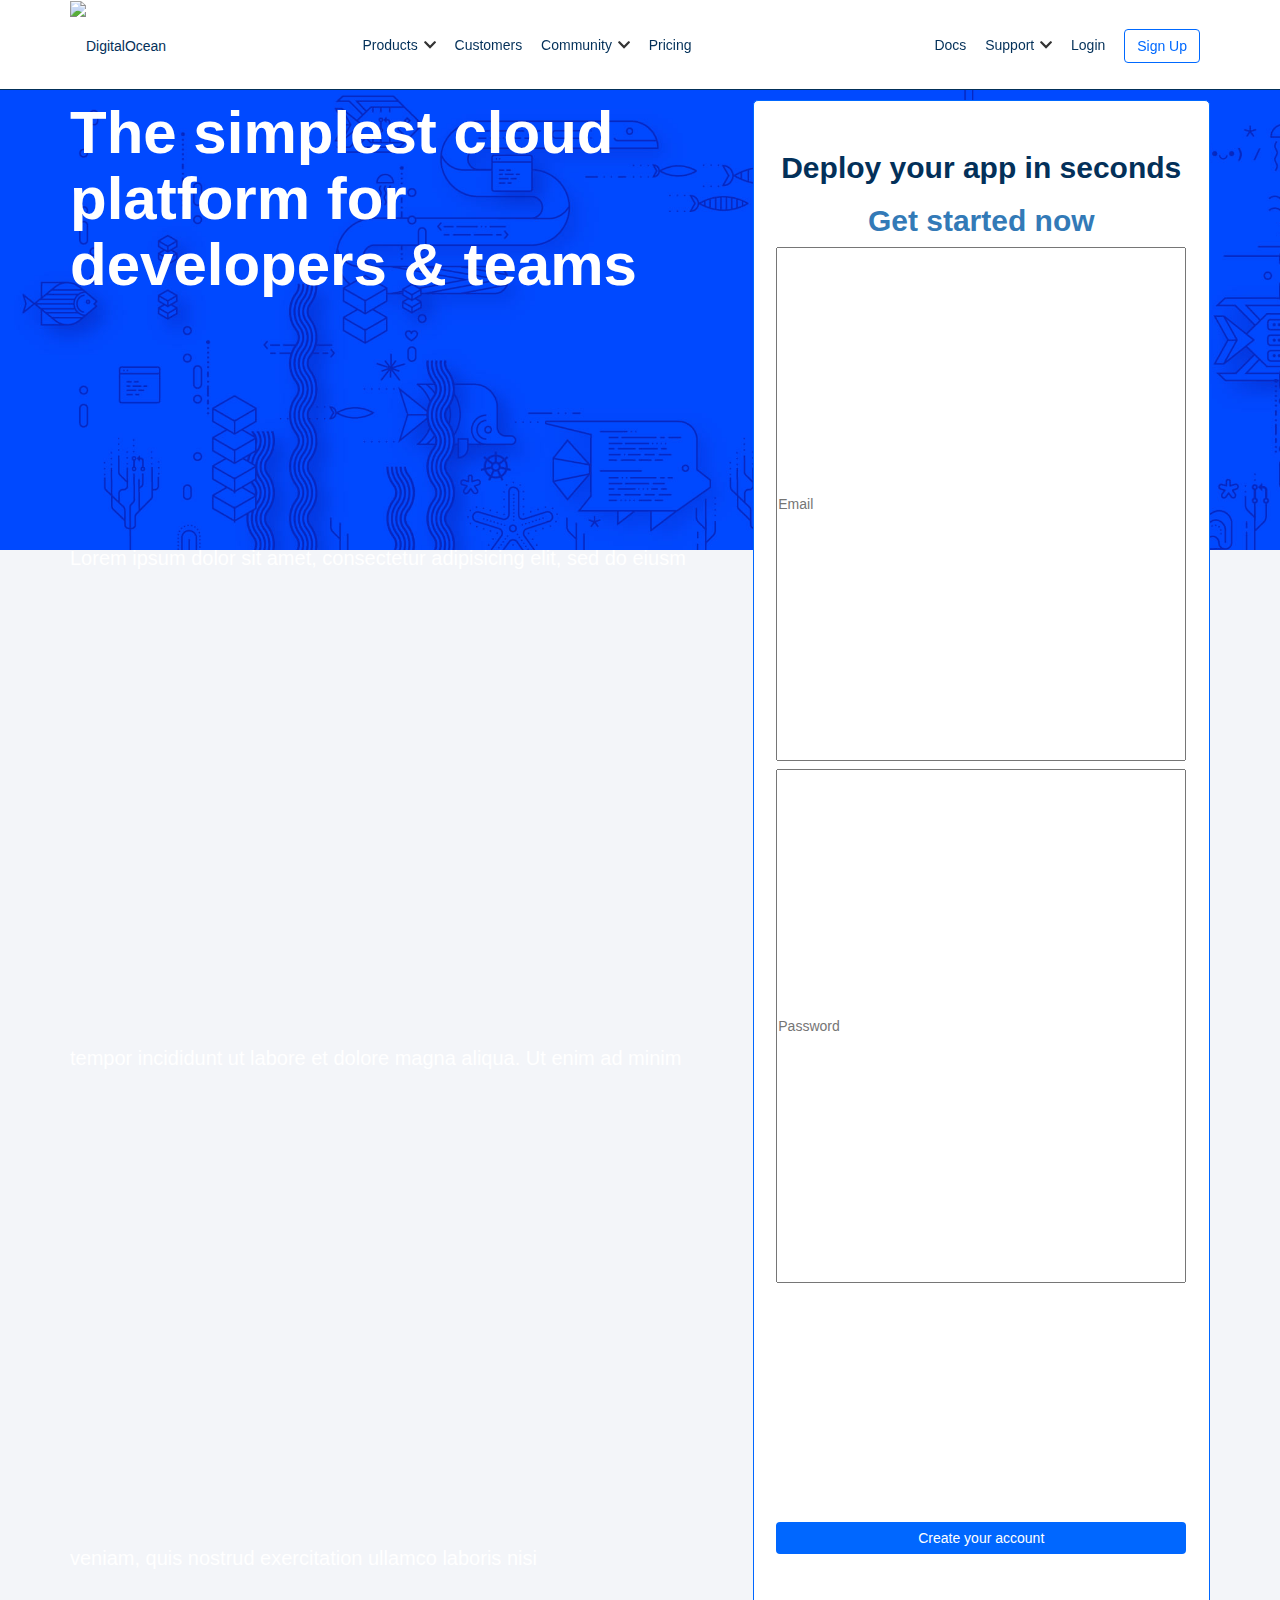
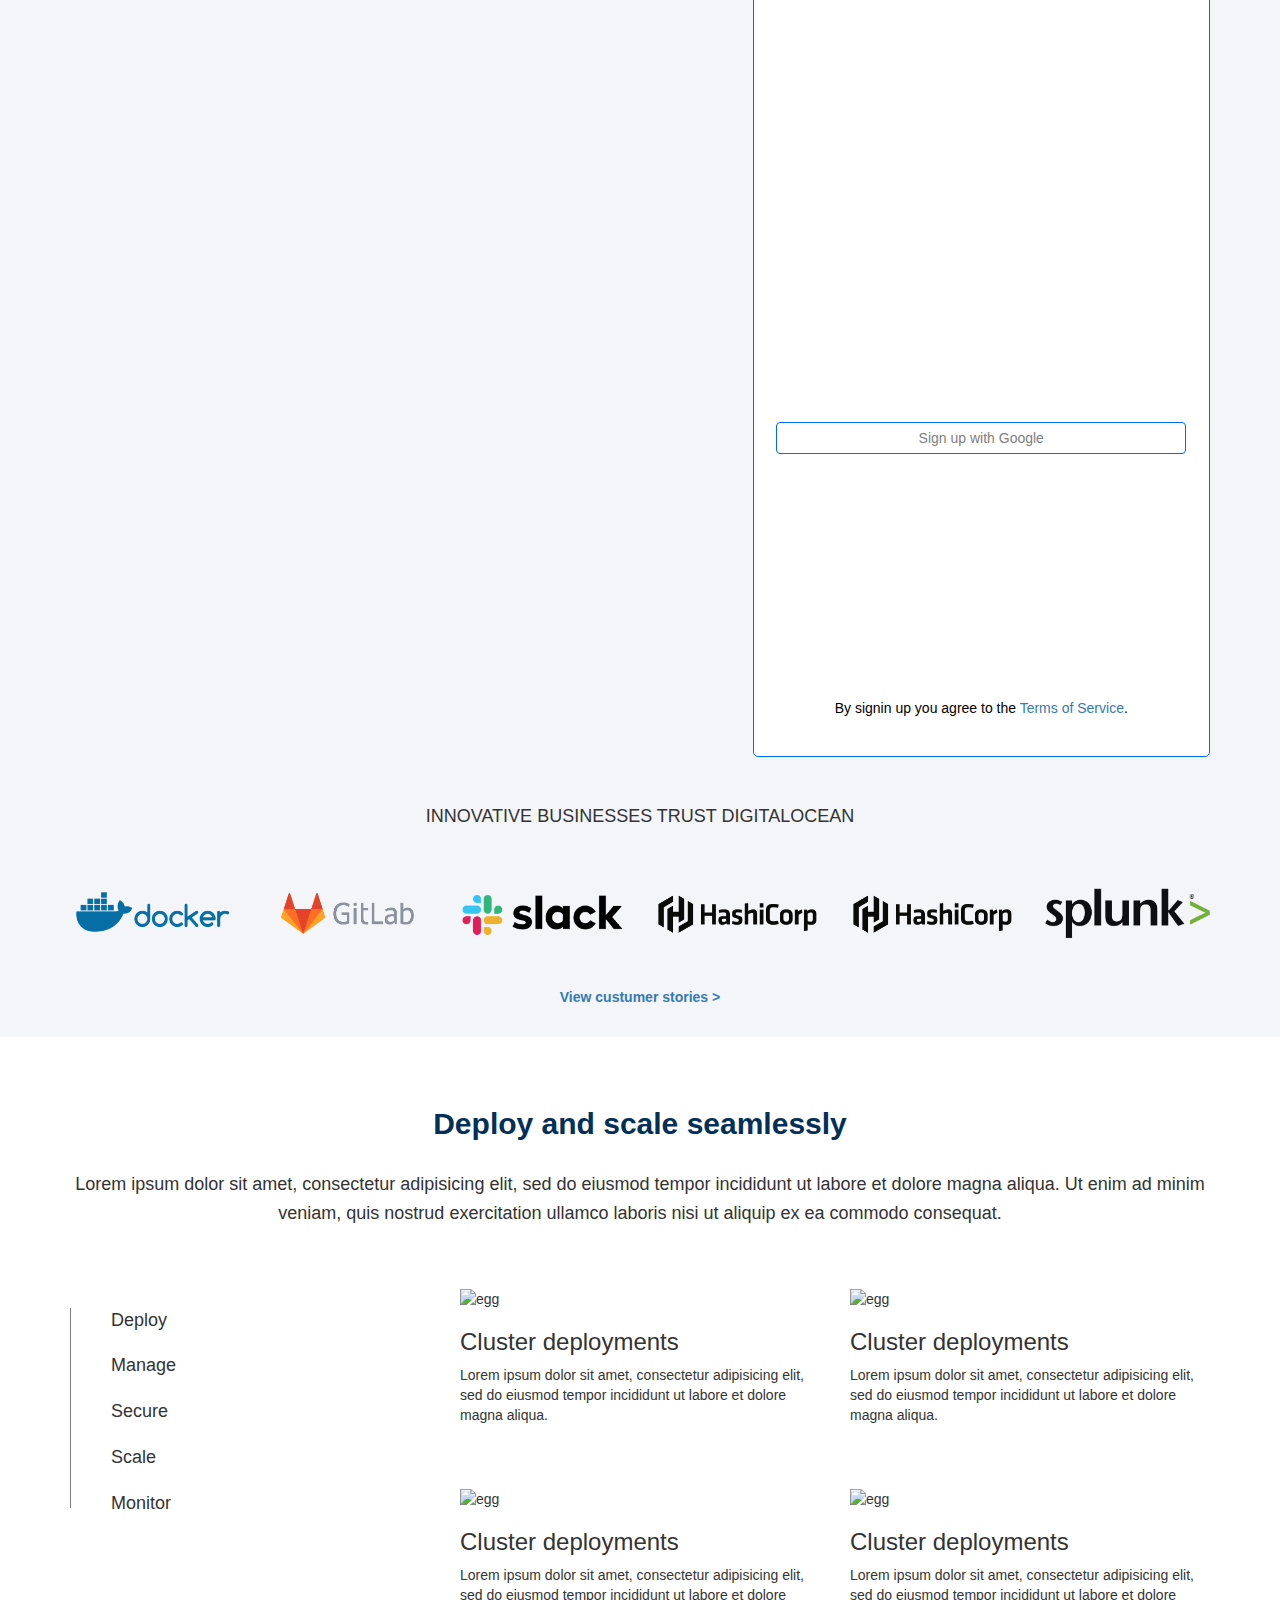
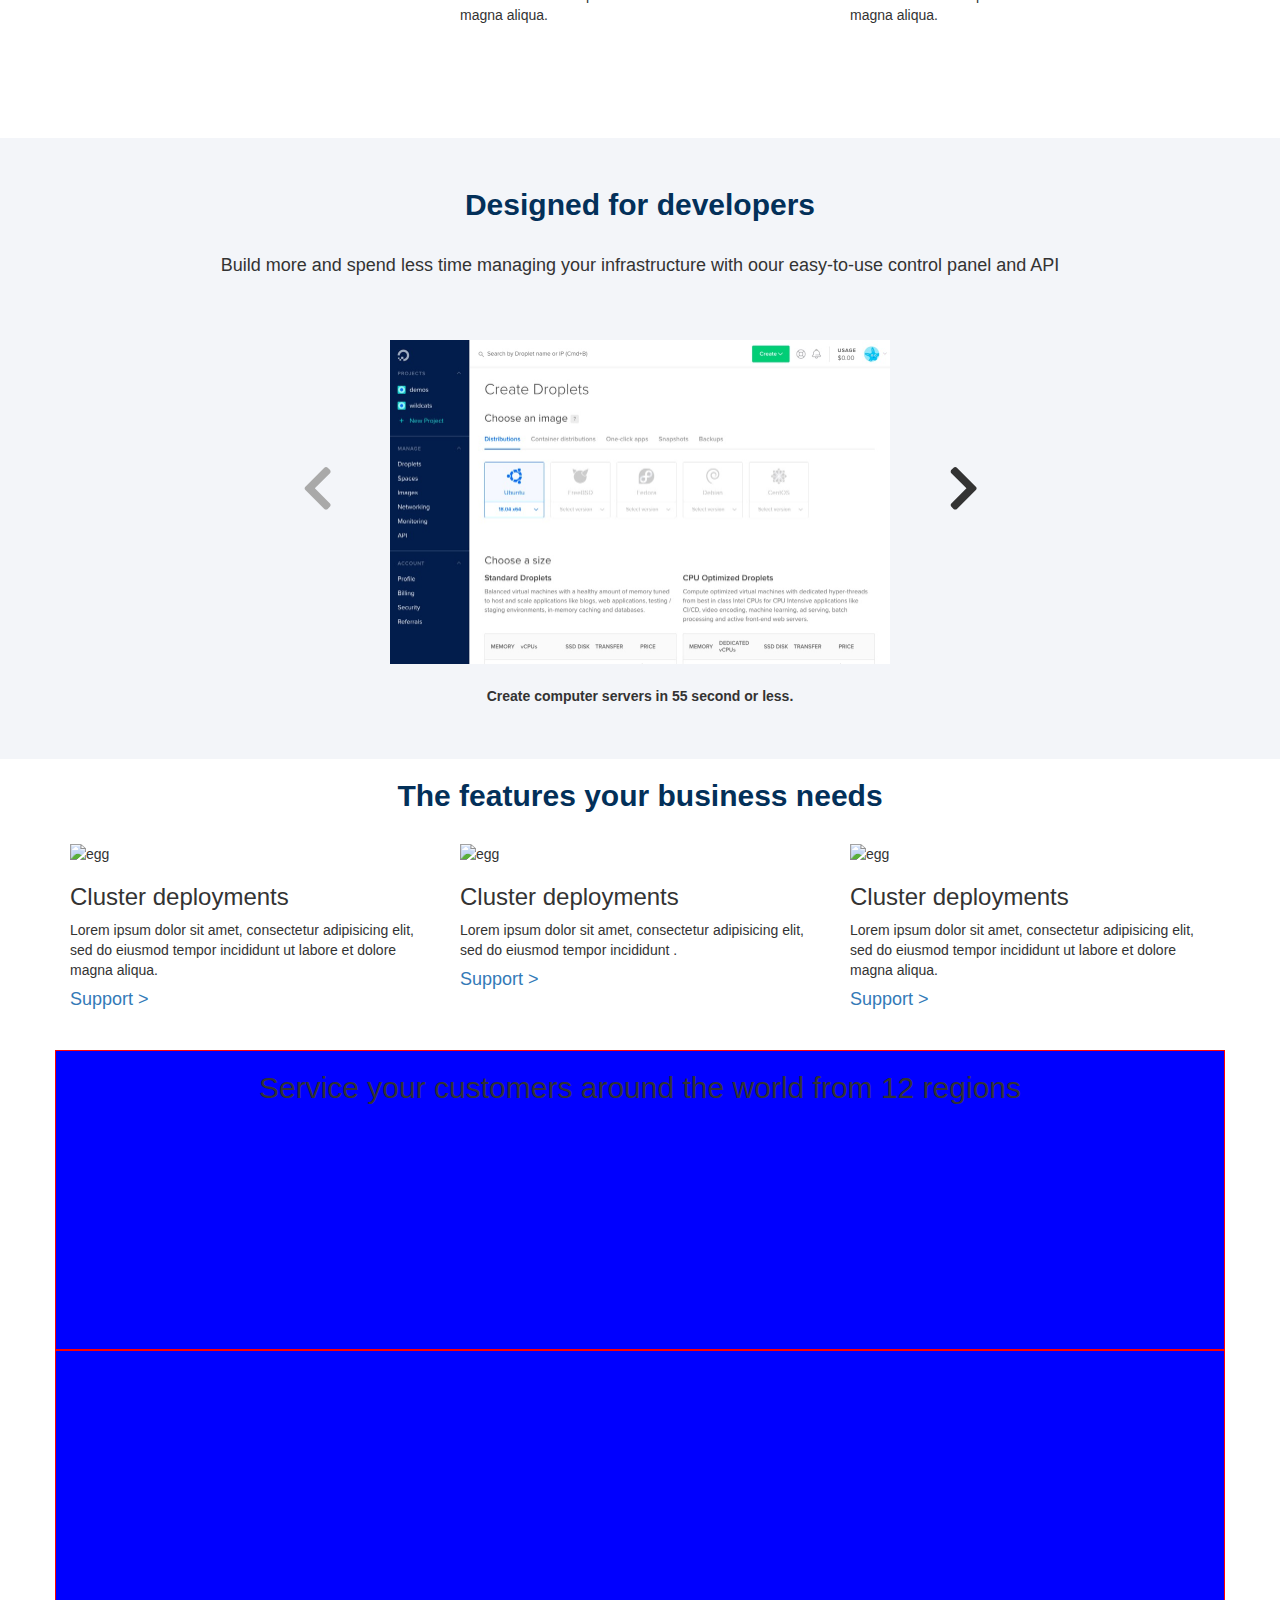
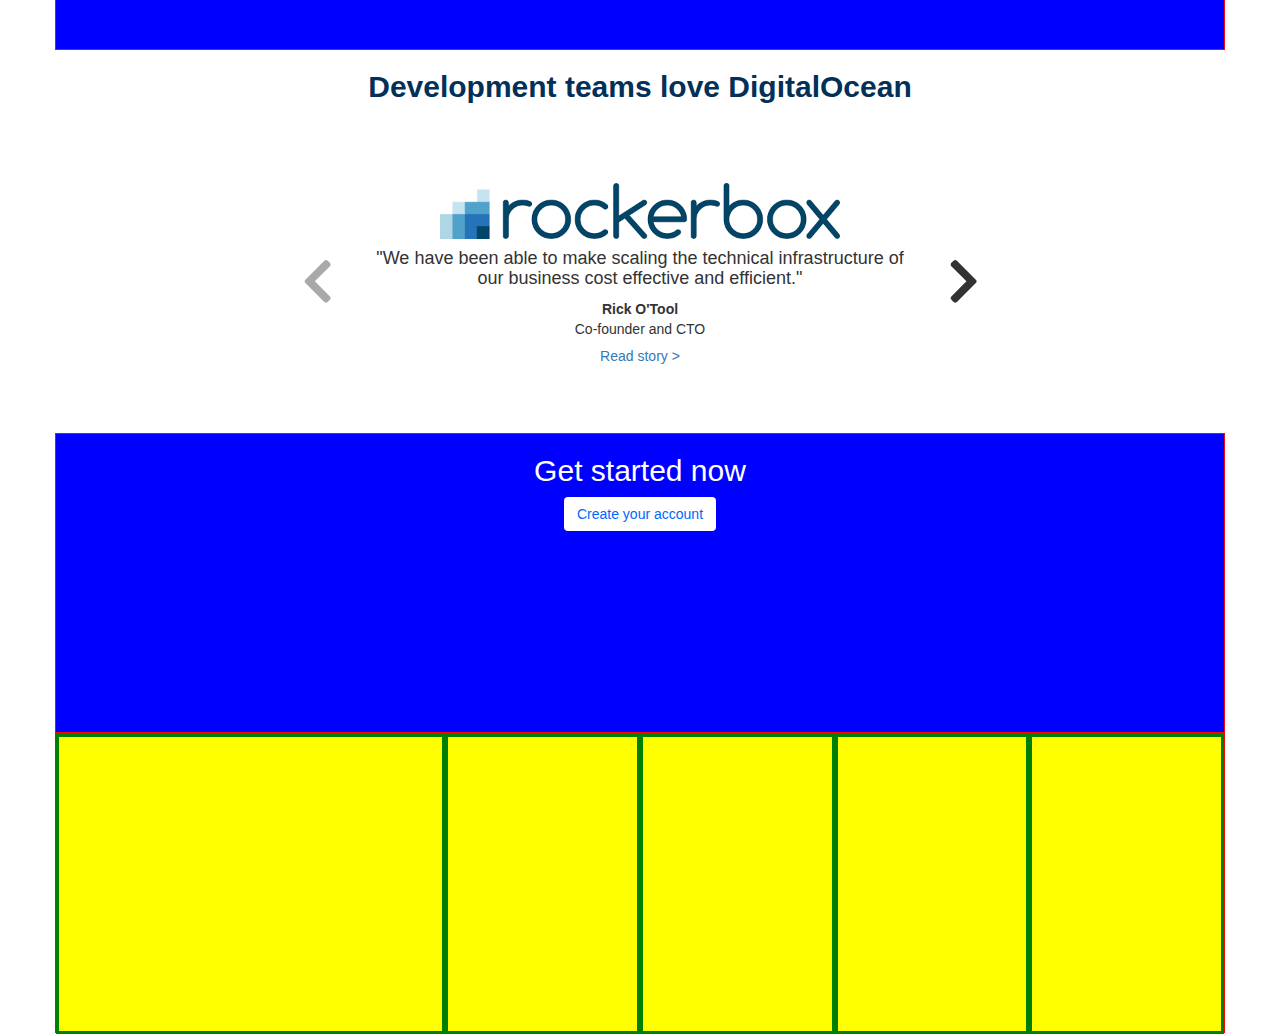
==== commit b026d55e: "Development teams" ====
--- a/index.html
+++ b/index.html
@@ -218,7 +218,7 @@
     </section>
 <!-- FINE DEPLOY -->
  <!-- DESIGNED FOR DEVELOPERS -->
-    <section id="designed" class="text-center debug">
+    <section id="designed" class="text-center">
       <div class="container">
         <div class="row">
           <div class="col-sx-12">
@@ -231,27 +231,33 @@
           </div>
         </div>
         <div class="row">
-          <div class="col-lg-2">
-          </div>
-          <div id="screenshot" class="col-lg-8">
-            <div><img src="i.mg/screenshot.jpg" alt="screenshot">
-            </div>
-          </div>
-          <div class="col-lg-2">
-          </div>
-        </div>
-        <div class="row">
-          <div class="col-sx-12">
-            <h4>
+          <div class="col-lg-3">
+            <div class="chevron-left text-right h_300">
+              <i class="fas fa-chevron-left"></i>
+            </div>
+          </div>
+          <div id="screenshot" class="col-lg-6">
+            <div><img src="img/screenshot.jpg" alt="screenshot">
+            </div>
+          </div>
+          <div class="col-lg-3">
+            <div class="chevron-right text-left h_300">
+              <i class="fas fa-chevron-right"></i>
+            </div>
+          </div>
+        </div>
+        <div class="row">
+          <div class="col-sx-12">
+            <h5>
               Create computer servers in 55 second or less.
-            </h4>
+            </h5>
           </div>
         </div>
       </div>
     </section>
     <!-- /DESIGNED FOR DEVELOPERS -->
     <!-- FEATURES -->
-    <section id="features" class="debug">
+    <section id="features">
       <div class="container text-center">
         <div class="row">
           <div class="col-sx-12">
@@ -262,10 +268,28 @@
         </div>
         <div class="row">
           <div class="col-md-4 col-xs-12">
-          </div>
-          <div class="col-md-4 col-xs-12">
-          </div>
-          <div class="col-md-4 col-xs-12">
+            <div class="text-left">
+              <img src="https://d9hhrg4mnvzow.cloudfront.net/try.digitalocean.com/developerbrand/afb60111-digitalocean-cloud-computing-simplicity-at-scale-10.svg" alt="egg">
+              <h3>Cluster deployments</h3>
+              <p>Lorem ipsum dolor sit amet, consectetur adipisicing elit, sed do eiusmod tempor incididunt ut labore et dolore magna aliqua. </p>
+              <h4><a href="#">Support ></a></h4>
+            </div>
+          </div>
+          <div class="col-md-4 col-xs-12">
+            <div class="text-left">
+              <img src="https://d9hhrg4mnvzow.cloudfront.net/try.digitalocean.com/developerbrand/ba42b3ea-community-icon-qa.svg" alt="egg">
+              <h3>Cluster deployments</h3>
+              <p>Lorem ipsum dolor sit amet, consectetur adipisicing elit, sed do eiusmod tempor incididunt . </p>
+              <h4><a href="#">Support ></a></h4>
+            </div>
+          </div>
+          <div class="col-md-4 col-xs-12">
+            <div class="text-left">
+              <img src="https://d9hhrg4mnvzow.cloudfront.net/try.digitalocean.com/developerbrand/195dcdcf-digitalocean-cloud-computing-simplicity-at-scale-47.svg" alt="egg">
+              <h3>Cluster deployments</h3>
+              <p>Lorem ipsum dolor sit amet, consectetur adipisicing elit, sed do eiusmod tempor incididunt ut labore et dolore magna aliqua. </p>
+              <h4><a href="#">Support ></a></h4>
+            </div>
           </div>
         </div>
       </div>
@@ -281,14 +305,11 @@
             </h2>
           </div>
         </div>
-        <div class="row">
-          <div class="col-sx-12">
-            <div class="row">
-              <div class="col-sx-12 col-md-6">
-              </div>
-              <div class="col-sx-12 col-md-6">
-              </div>
-            </div>
+      </div>
+      <div class="container text-center">
+        <div class="row">
+          <div class="col-sx-12">
+
           </div>
         </div>
       </div>
@@ -296,7 +317,7 @@
       <!-- /SERVICES -->
       <!-- DEVELOPMENT -->
     <section id="development">
-      <div class="container debug text-center">
+      <div class="container text-center">
         <div class="row">
           <div class="col-sx-12">
             <h2>
@@ -305,20 +326,24 @@
           </div>
         </div>
         <div class="row">
-          <div class="col-lg-2">
-          </div>
-          <div class="col-lg-8">
-            <div><img src="i.mg/rockerbox-logo.png" alt="screenshot">
-            </div>
-          </div>
-          <div class="col-lg-2">
-          </div>
-        </div>
-        <div class="row">
-          <div class="col-sx-12">
-            <h4>
-              Read story
-            </h4>
+          <div class="col-md-3 ">
+            <div class="chevron-left text-right h_300">
+              <i class="fas fa-chevron-left"></i>
+            </div>
+          </div>
+          <div class="col-md-6">
+            <div class="rockerbox">
+              <img src="img/rockerbox-logo.png" alt="screenshot">
+              <h4>"We have been able to make scaling the technical infrastructure of our business cost effective and efficient."</h4>
+              <p><strong>Rick O'Tool</strong> <br>
+              Co-founder and CTO</p>
+              <h5><a href="#">Read story ></a></h5>
+            </div>
+          </div>
+          <div class="col-md-3">
+            <div class="chevron-right text-left h_300">
+              <i class="fas fa-chevron-right"></i>
+            </div>
           </div>
         </div>
       </div>
--- a/css/style.css
+++ b/css/style.css
@@ -138,13 +138,15 @@
   padding:50px;
 }
 #deploy h2,
-#designed h2{
+#designed h2,
+#features h2,
+#development h2{
   color: #033059;
   font-weight: bolder;
+  padding-bottom: 20px
 }
 #deploy h4,
 #designed h4{
-  padding-top:10px;
   padding-bottom: 50px;
   line-height: 1.6;
 }
@@ -169,12 +171,48 @@
 }
 #screenshot img{
   display: inline-block;
-  width: 100%;
+  width: 500px;
+}
+#designed{
+  background-color: #F3F5F9;
+  padding: 30px;
+}
+#designed h5{
+  font-weight: bolder;
+  padding: 15px;
+}
+#features{
+  margin-bottom: 30px;
+}
+#features img{
+  width: 50px;
+}
+#development .rockerbox{
+  padding: 50px 10px;
+}
+#development img{
+  width: 400px;
+}
+/* REGOLE FISSE */
+.chevron-right,
+.chevron-left{
+  font-size: 50px;
+}
+.chevron-left{
+  color: darkgrey;
 }
 .h_100{
   height: 150px;
   line-height: 150px;
 }
+.h_300{
+  height: 300px;
+  line-height: 300px;
+}
+.h_500{
+  height: 500px;
+  line-height: 500px;
+}
 footer{
   color: white;
 }
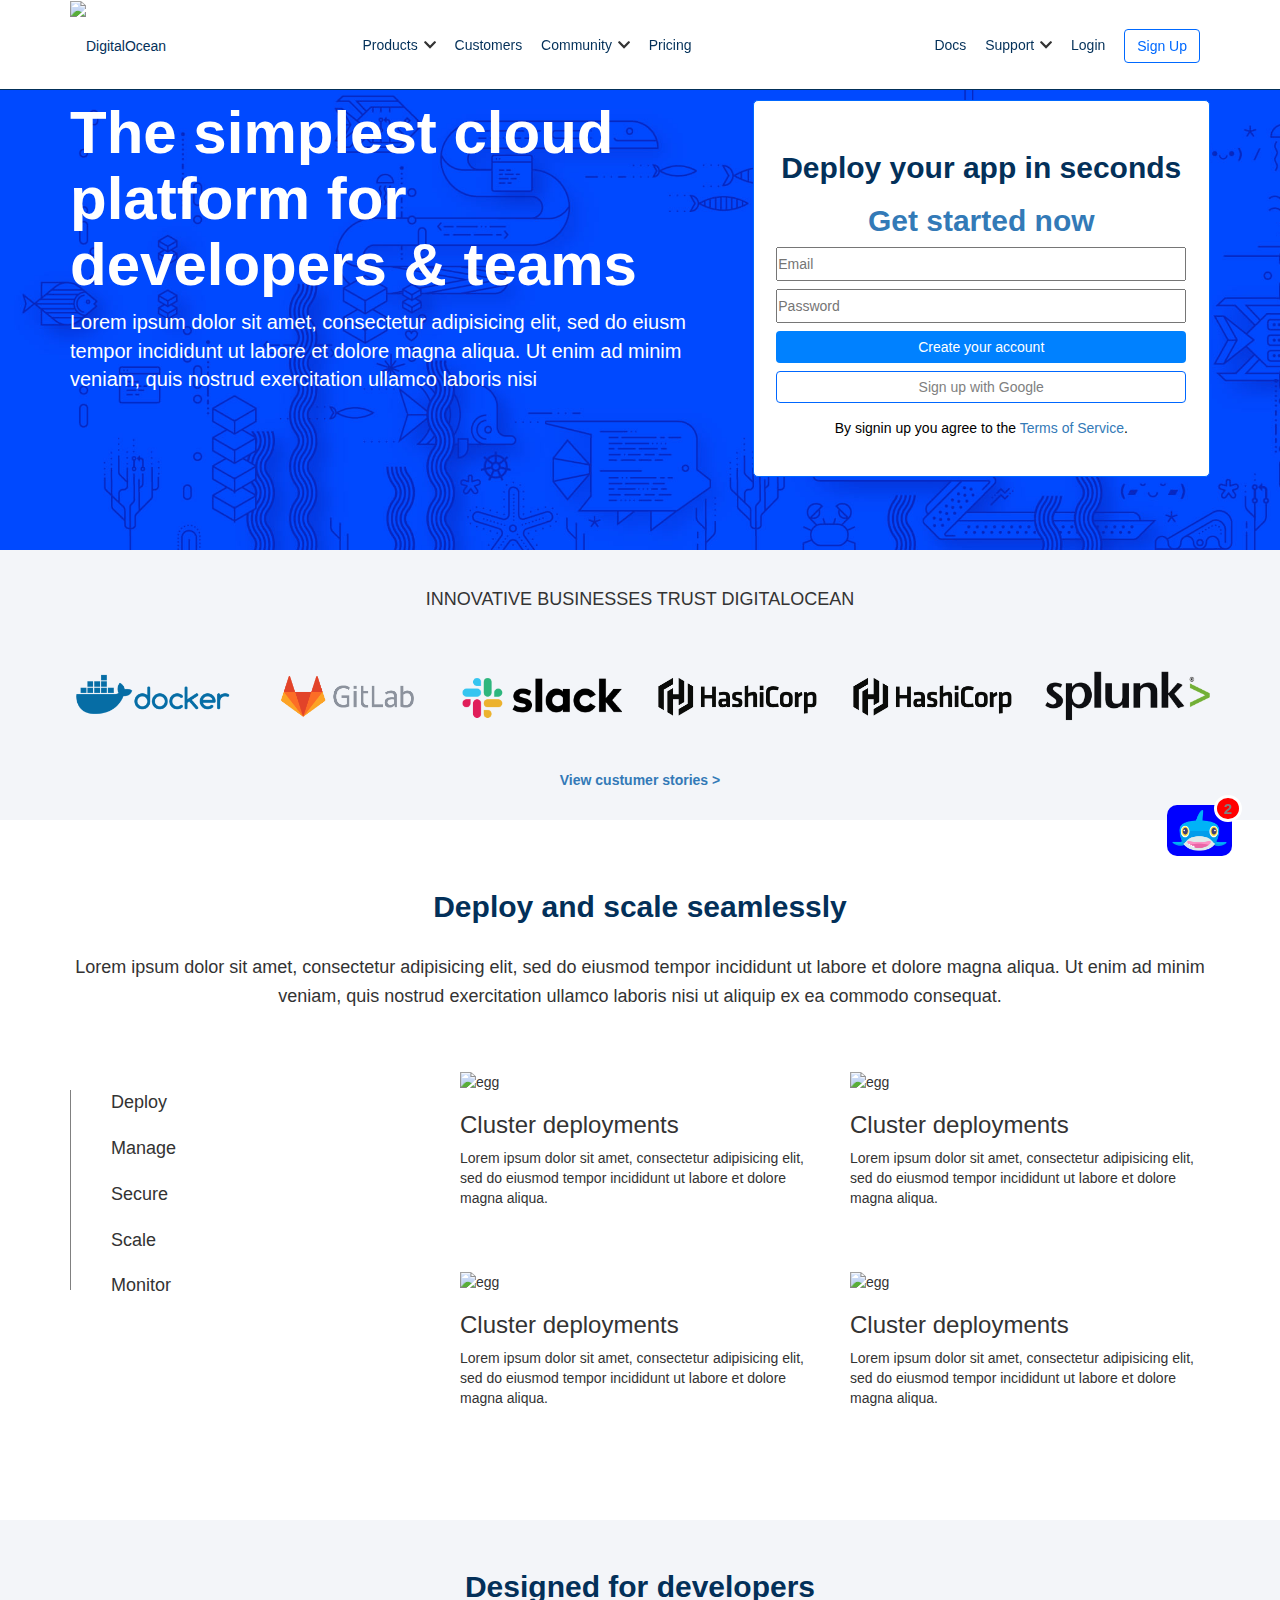
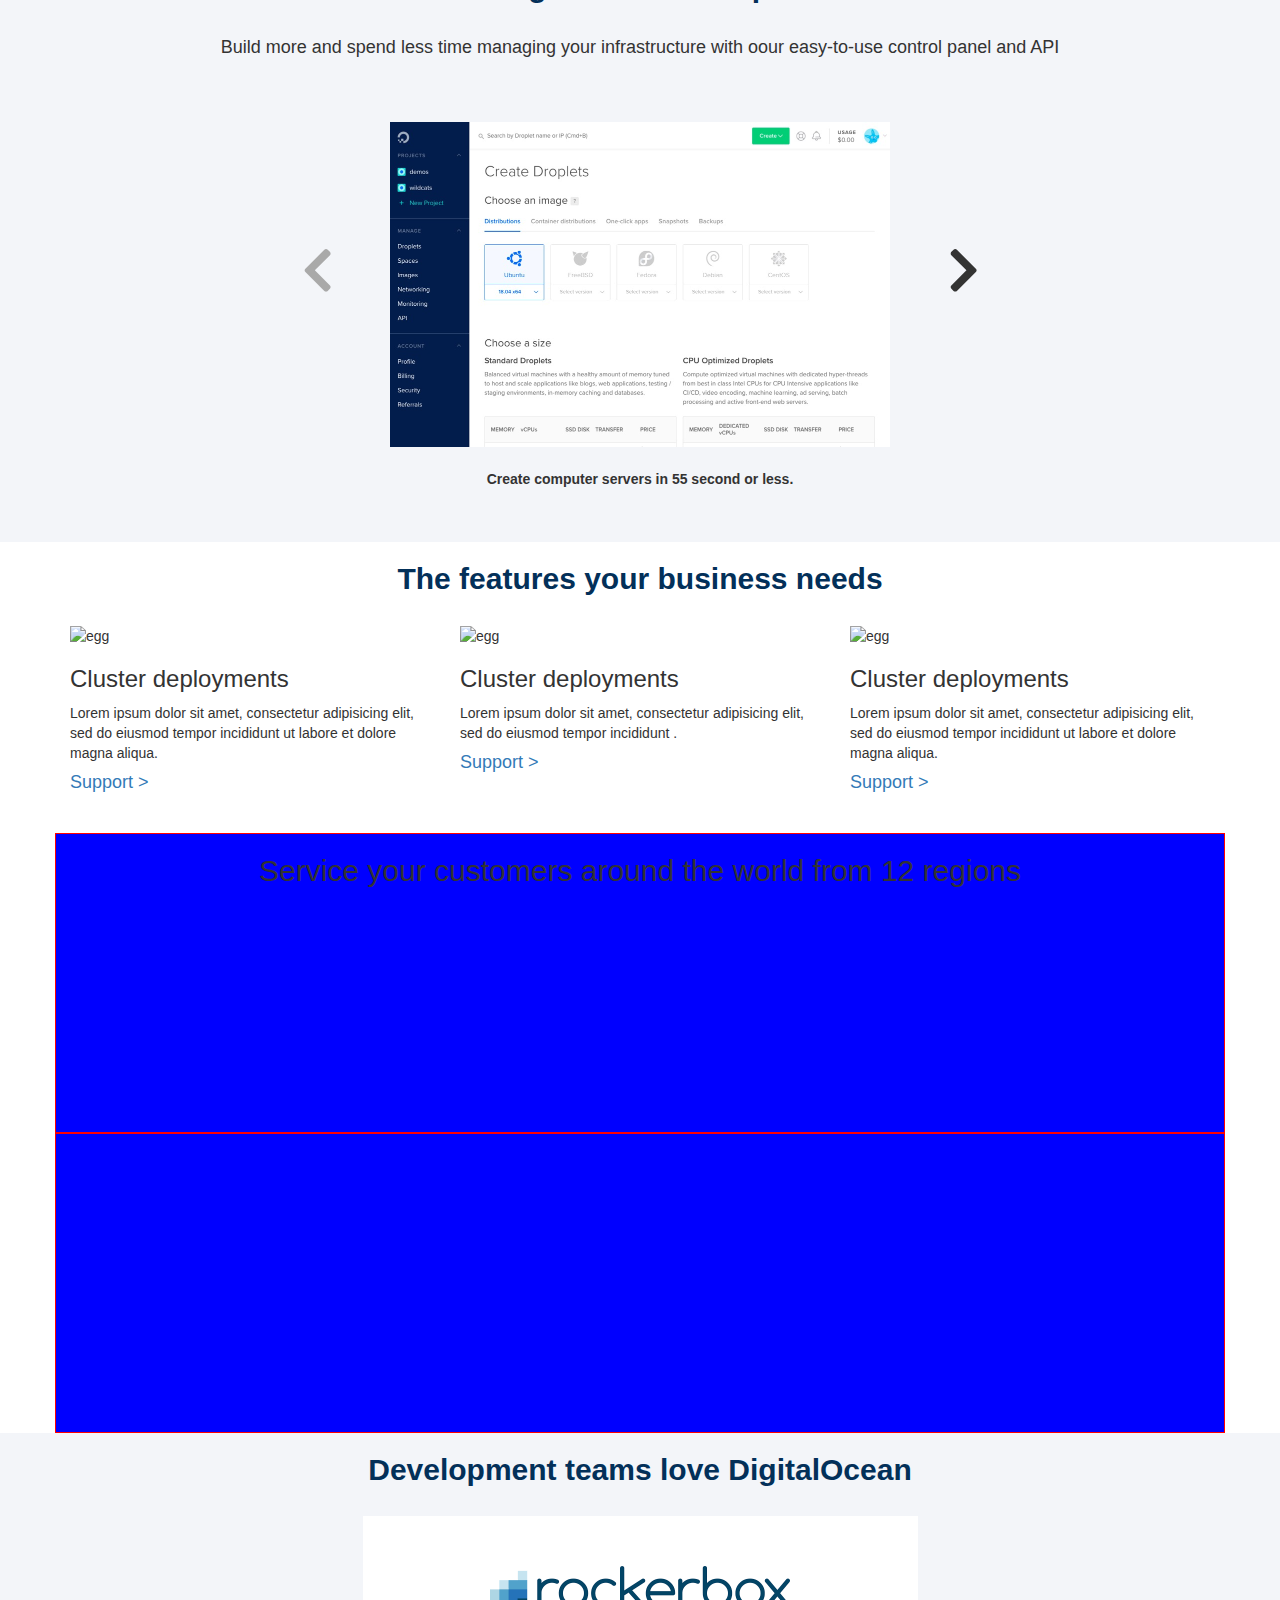
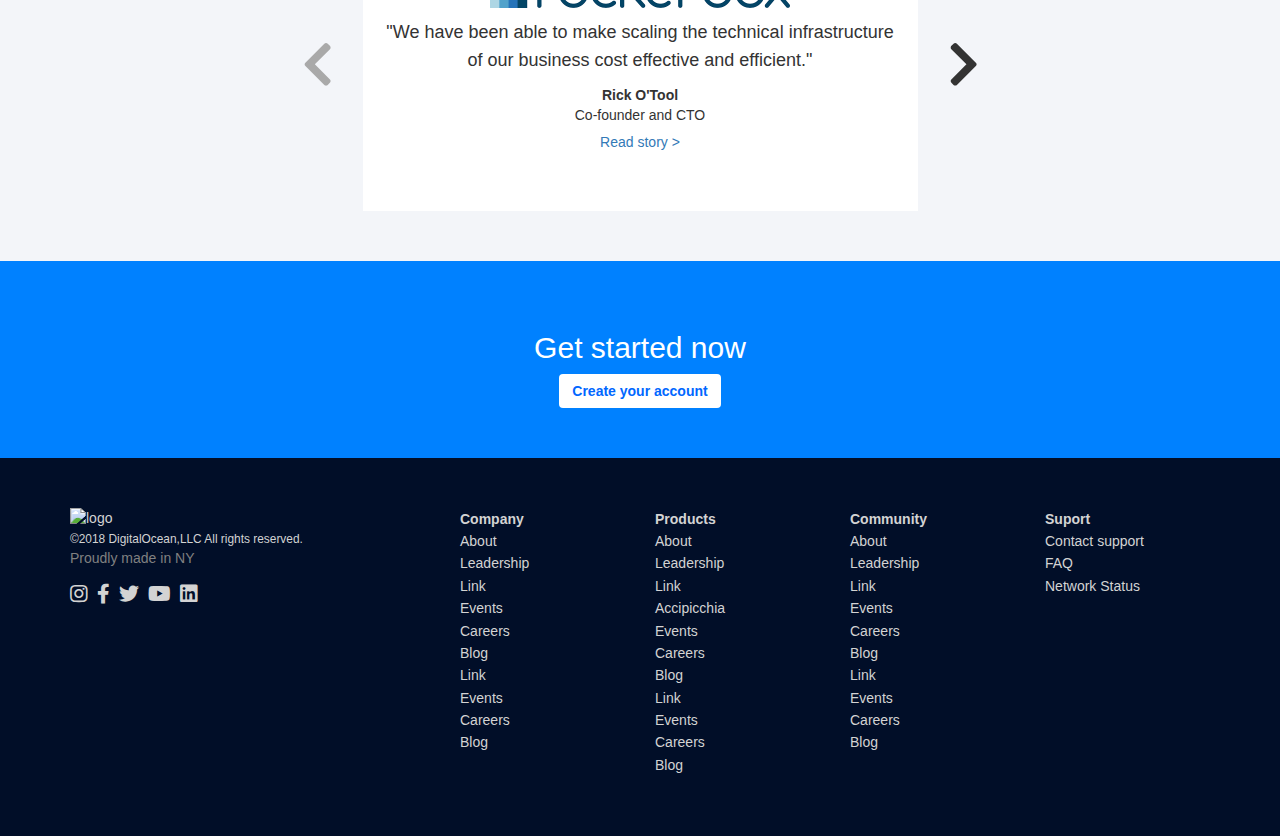
==== commit 18841094: "bonus" ====
--- a/index.html
+++ b/index.html
@@ -352,41 +352,119 @@
     <!-- /DEVELOPMENT -->
     <!-- FOOTER -->
   <footer>
-    <div class="footer_top container debug text-center">
-      <div class="row">
-        <div class="col-xs-12">
-          <h2>Get started now</h2>
-          <div>
-            <button type="submit" class="btn btn_deploy btn_create">
-              Create your account
-            </button>
+    <div class="footer_top">
+      <div class=" container text-center">
+        <div class="row">
+          <div class="col-xs-12">
+            <div class="text-footer-top">
+              <h2>Get started now</h2>
+              <div>
+                <button type="submit" class="btn btn_deploy btn_create">
+                  <strong>Create your account</strong>
+                </button>
+                </div>
+            </div>
           </div>
         </div>
       </div>
     </div>
-    <div class="footer_bottom container debug text-center">
-      <div class="row">
-        <div class="col-xs-12">
+      <div class="footer_bottom">
+        <div class="container">
           <div class="row">
-            <div class="col-xs-12 col-md-4">
-
-            </div>
-            <div class="col-xs-12 col-md-2">
-
-            </div>
-            <div class="col-xs-12 col-md-2">
-
-            </div>
-            <div class="col-xs-12 col-md-2">
-
-            </div>
-            <div class="col-xs-12 col-md-2">
-
-            </div>
-          </div>
-        </div>
+            <div class="col-xs-12">
+              <div class="row">
+                <div class="col-xs-12 col-md-4">
+                  <div class="copy">
+                    <img src="https://upload.wikimedia.org/wikipedia/commons/thumb/f/ff/DigitalOcean_logo.svg/1200px-DigitalOcean_logo.svg.png" alt="logo">
+                    <small>&copy;2018 DigitalOcean,LLC All rights reserved.</small>
+                    <p>Proudly made in NY</p>
+                    <ul class="_social">
+                      <li><i class="fab fa-instagram"></i></li>
+                      <li><i class="fab fa-facebook-f"></i></li>
+                      <li><i class="fab fa-twitter"></i></li>
+                      <li><i class="fab fa-youtube"></i></li>
+                      <li><i class="fab fa-linkedin"></i></li>
+                    </ul>
+
+                  </div>
+
+                </div>
+                <div class="col-xs-12 col-md-2">
+                  <ul>
+                    <li><strong>Company</strong></li>
+                    <li>About</li>
+                    <li>Leadership</li>
+                    <li>Link</li>
+                    <li>Events</li>
+                    <li>Careers</li>
+                    <li>Blog</li>
+                    <li>Link</li>
+                    <li>Events</li>
+                    <li>Careers</li>
+                    <li>Blog</li>
+                  </ul>
+                </div>
+                <div class="col-xs-12 col-md-2">
+                  <ul>
+                    <li><strong>Products</strong></li>
+                    <li>About</li>
+                    <li>Leadership</li>
+                    <li>Link</li>
+                    <li>Accipicchia</li>
+                    <li>Events</li>
+                    <li>Careers</li>
+                    <li>Blog</li>
+                    <li>Link</li>
+                    <li>Events</li>
+                    <li>Careers</li>
+                    <li>Blog</li>
+                  </ul>
+                </div>
+                <div class="col-xs-12 col-md-2">
+                  <ul>
+                    <li><strong>Community</strong></li>
+                    <li>About</li>
+                    <li>Leadership</li>
+                    <li>Link</li>
+                    <li>Events</li>
+                    <li>Careers</li>
+                    <li>Blog</li>
+                    <li>Link</li>
+                    <li>Events</li>
+                    <li>Careers</li>
+                    <li>Blog</li>
+                  </ul>
+                </div>
+                <div class="col-xs-12 col-md-2">
+                  <ul>
+                    <li><strong>Suport</strong></li>
+                    <li>Contact support</li>
+                    <li>FAQ</li>
+                    <li>Network Status</li>
+                  </ul>
+                </div>
+              </div>
+            </div>
+          </div>
+        </div>
+      </div>
+    </footer>
+
+    <!-- PesceCaneeeeee -->
+    <div class="shark">
+      <div class="vasca">
+        <img src="img/pesce.png" alt="bot;">
+        <div class="due">
+          2
+        </div>
+      </div>
+      <div class="fumetto">
+        &#128075;Ciao a tutti, non sapevo come fare la freccia del fumetto &#x1f988;
       </div>
     </div>
-  </footer>
+  </div>
+
+    </div>
+
 </body>
 </html>
--- a/css/style.css
+++ b/css/style.css
@@ -122,7 +122,7 @@
   margin: 50px 0;
 }
 ._square .btn_create{
-  background-color: #0067FF;
+  background-color: #0081FF;
   color: white;
 }
 ._square .btn_google{
@@ -187,11 +187,20 @@
 #features img{
   width: 50px;
 }
+#development{
+  background-color: #F3F5F9;
+}
 #development .rockerbox{
+  background-color: white;
   padding: 50px 10px;
+  margin-bottom: 50px;
 }
 #development img{
-  width: 400px;
+  width: 300px;
+}
+#development h4{
+  padding: 0 10px;
+  line-height: 1.6;
 }
 /* REGOLE FISSE */
 .chevron-right,
@@ -211,12 +220,103 @@
 }
 .h_500{
   height: 500px;
-  line-height: 500px;
-}
-footer{
-  color: white;
+}
+footer .footer_top{
+  color: white;
+  background-color: #0081FF;
+
+}
+.text-footer-top{
+  padding: 50px;
+}
+footer .footer_bottom{
+  color: lightgrey;
+  background-color: #010E28;
+  padding: 50px 0;
 }
 footer .btn_create{
   background-color: white;
   color: #0067FF;
 }
+footer .copy img{
+  width: 80px;
+  display: block;
+}
+footer ._social li{
+  display: inline-block;
+  padding-right: 5px;
+  font-size: 20px;
+}
+footer ._social{
+  color:lightgrey;
+}
+footer ._social li:hover{
+  color:#0081FF;
+  cursor: pointer;
+}
+footer li{
+  list-style: none;
+  line-height: 1.6;
+}
+footer .footer_bottom p{
+  color: grey;
+}
+footer ul{
+  display: block;
+  padding: 0;
+}
+}
+.robottino{
+  position: absolute;
+  top: -25px;
+  left: 100px;
+  box-shadow: 0px 0px 10px rgba(50,70,90,1);
+  border-radius: 50%;
+}
+.shark{
+  position: fixed;
+  bottom: 5%;
+  right: 10%;
+  width: 250px;
+  height: 50px;
+
+}
+.fumetto{
+  background-color: white;
+  box-shadow: 0px 0px 10px rgba(50,70,90,1);
+  text-align: center;
+  padding: 5px 2px;
+  border-radius: 5%;
+  width: 100%;
+  height: 100%;
+  display: none;
+}
+.vasca{
+  position: absolute;
+  width: 65px;
+  right: -80px;
+  top: 0;
+}
+.vasca img{
+  width:100%;
+  background-color: blue;
+  border-radius: 10px;
+  padding: 5px;
+}
+.vasca:hover + .fumetto{
+  display: block;
+}
+.due{
+  font-size: 15px;
+  color: white;
+  font-weight: bold;
+  position: absolute;
+  top: -10px;
+  right: -10px;
+  color: grey;
+  background-color: red;
+  border-radius: 50%;
+  width: 28px;
+  border: 3px solid white;
+  text-align: center;
+}
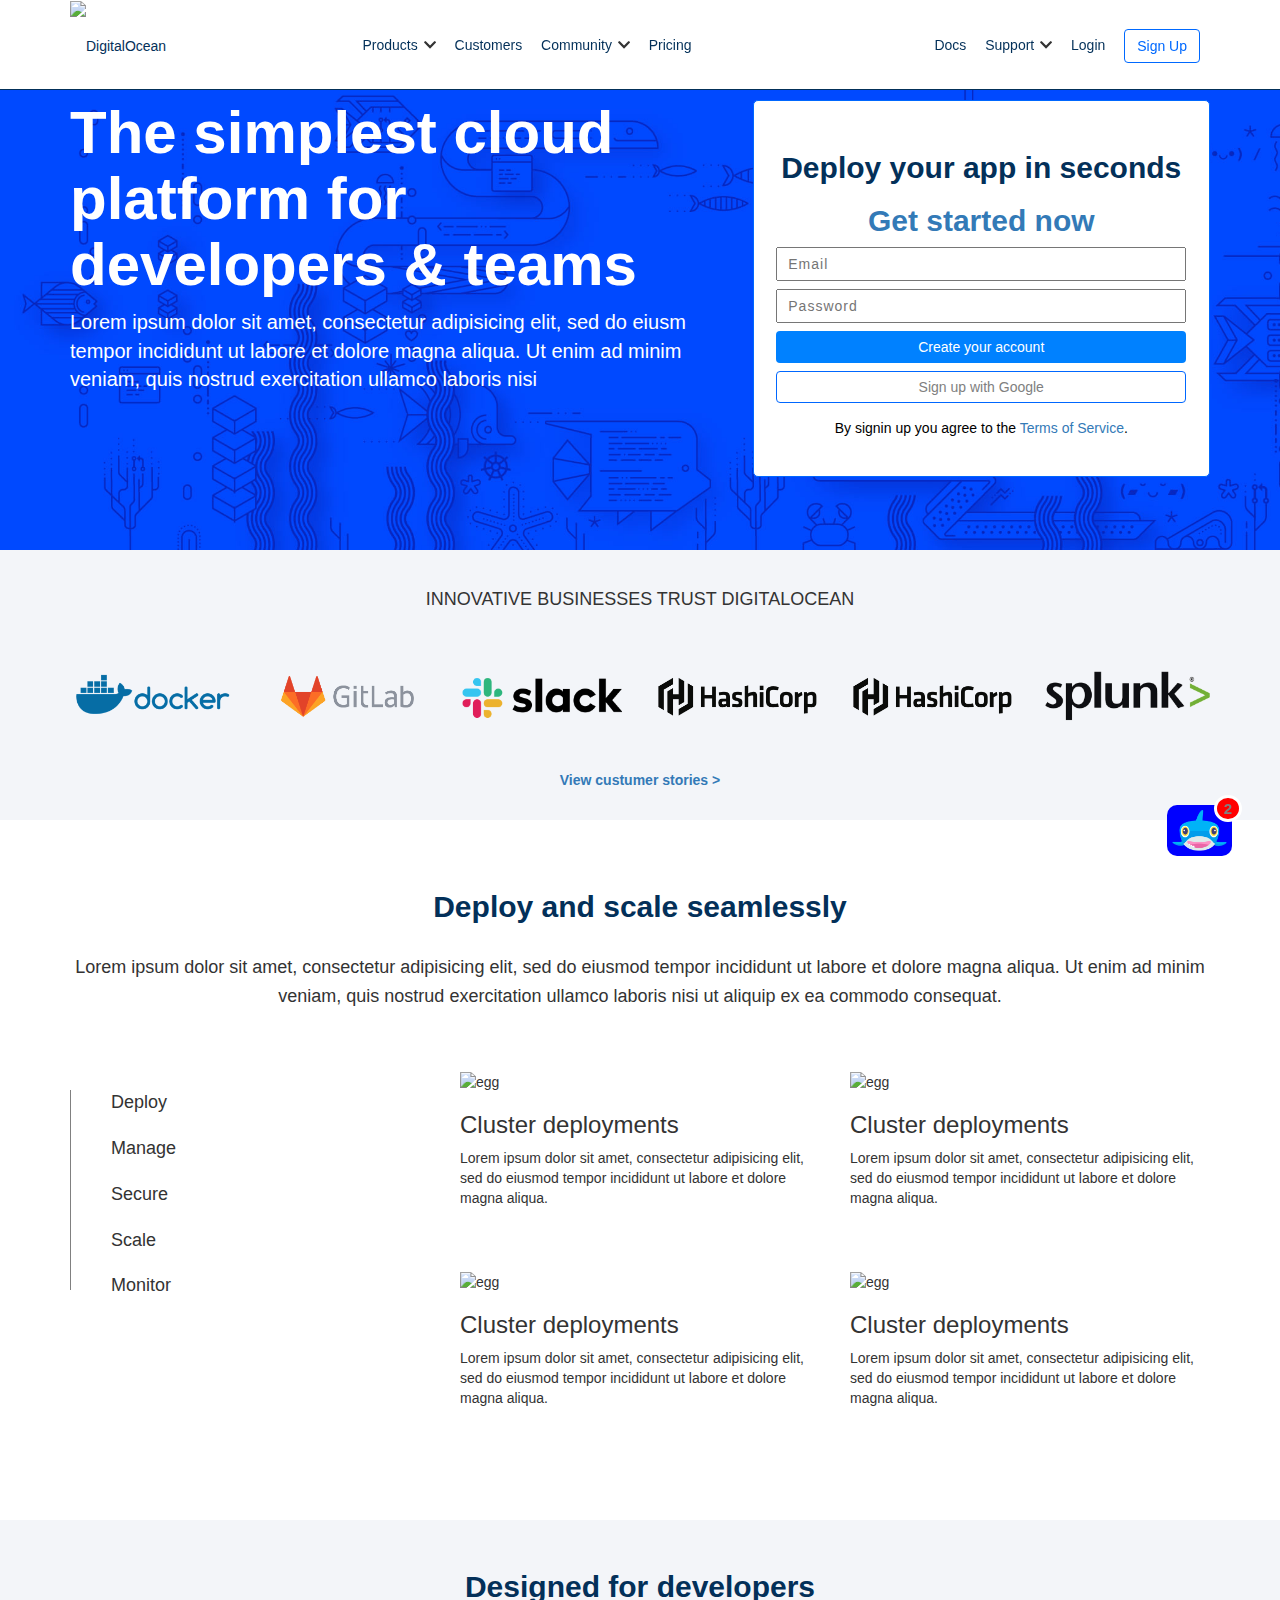
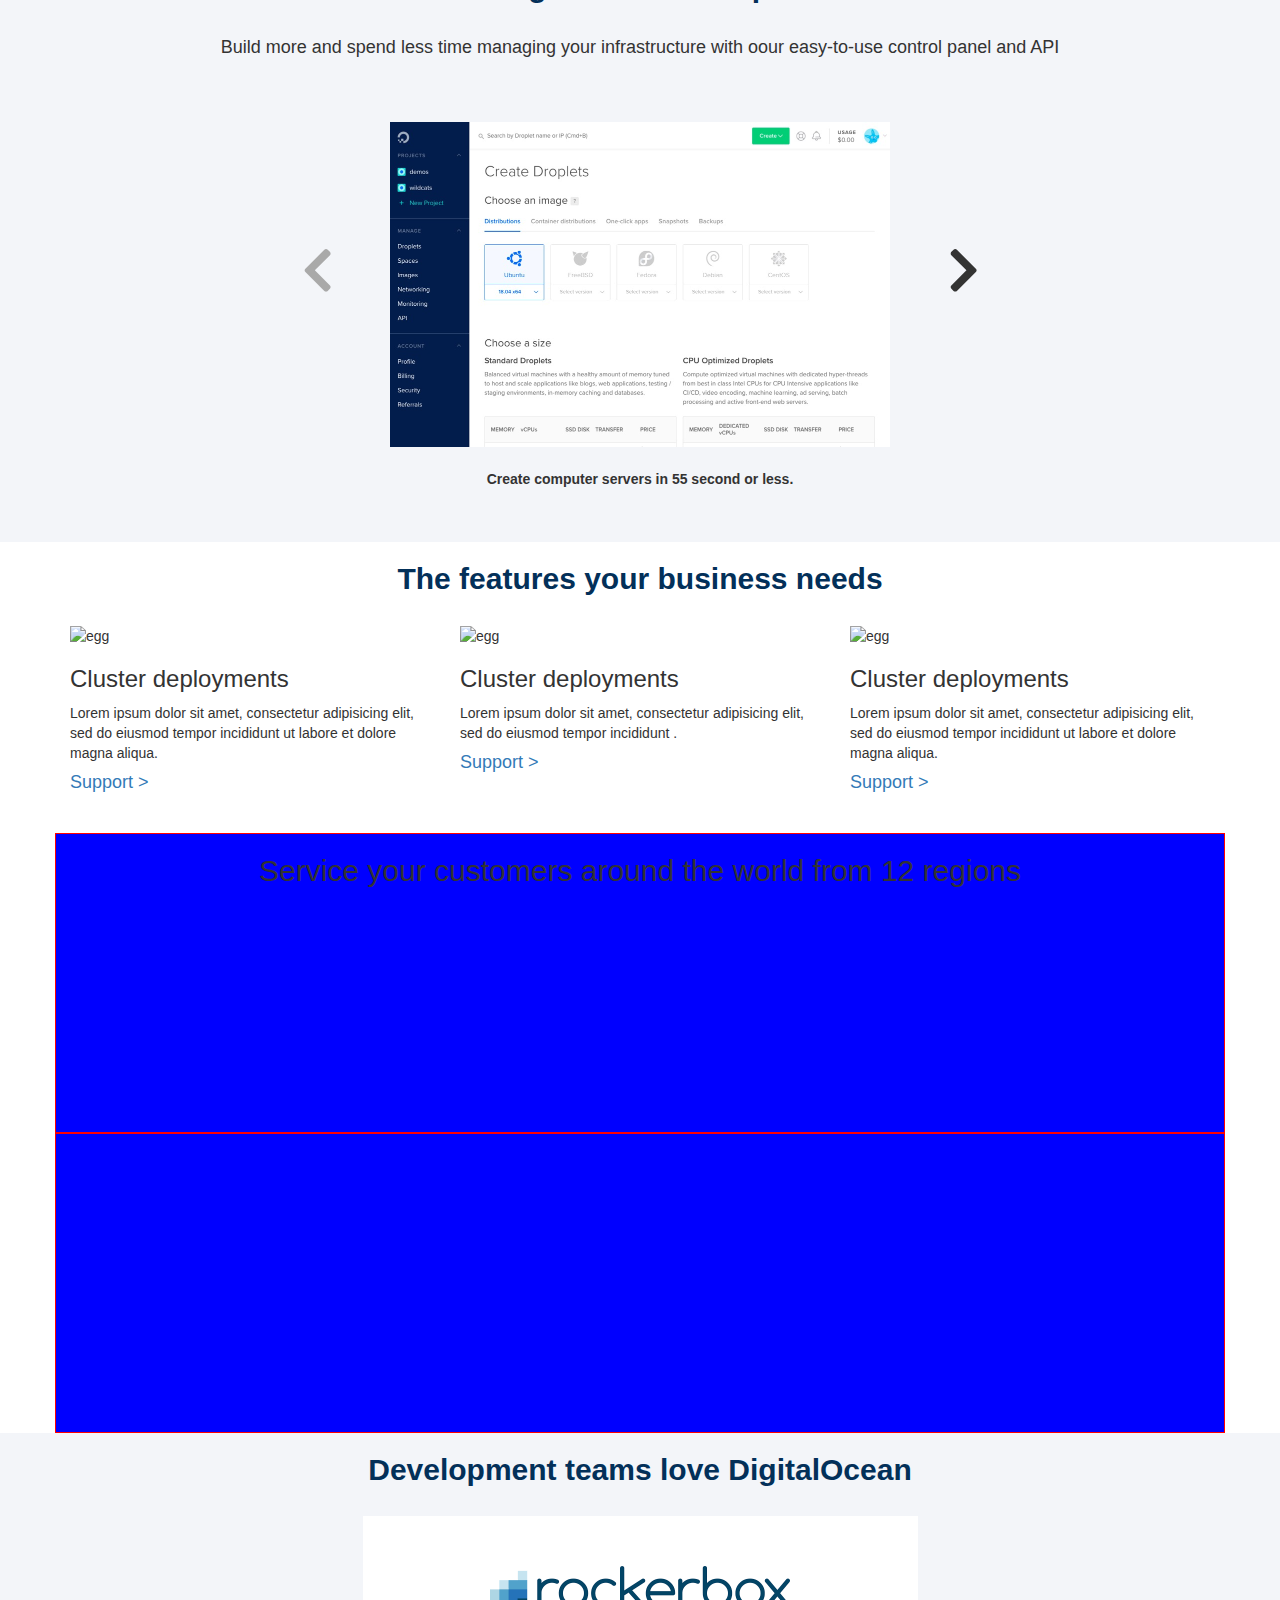
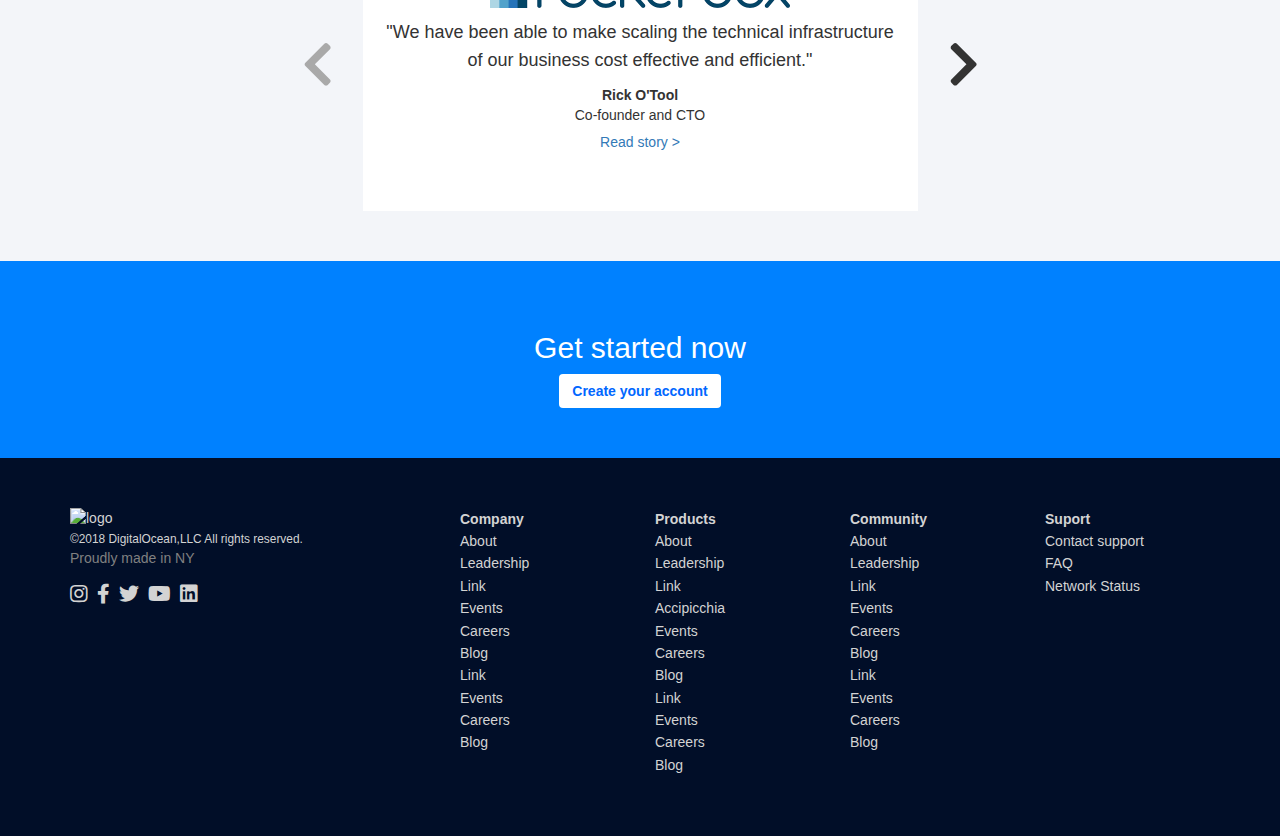
==== commit 78d4c502: "90%" ====
--- a/index.html
+++ b/index.html
@@ -231,7 +231,7 @@
           </div>
         </div>
         <div class="row">
-          <div class="col-lg-3">
+          <div class="col-lg-3 hidden-xs">
             <div class="chevron-left text-right h_300">
               <i class="fas fa-chevron-left"></i>
             </div>
@@ -240,7 +240,7 @@
             <div><img src="img/screenshot.jpg" alt="screenshot">
             </div>
           </div>
-          <div class="col-lg-3">
+          <div class="col-lg-3 hidden-xs">
             <div class="chevron-right text-left h_300">
               <i class="fas fa-chevron-right"></i>
             </div>
@@ -326,7 +326,7 @@
           </div>
         </div>
         <div class="row">
-          <div class="col-md-3 ">
+          <div class="col-md-3 hidden-xs">
             <div class="chevron-left text-right h_300">
               <i class="fas fa-chevron-left"></i>
             </div>
@@ -340,7 +340,7 @@
               <h5><a href="#">Read story ></a></h5>
             </div>
           </div>
-          <div class="col-md-3">
+          <div class="col-md-3 hidden-xs">
             <div class="chevron-right text-left h_300">
               <i class="fas fa-chevron-right"></i>
             </div>
--- a/css/style.css
+++ b/css/style.css
@@ -48,7 +48,6 @@
 .header_navbar_ul > li{
   line-height: 70px;
   margin-right: 5px;
-
 }
 ul.header_navbar_ul > li.drop::after {
   font-weight: 900;
@@ -111,8 +110,6 @@
   width: 30px;
   margin: -15px 0;
 }
-
-
 ._square{
   padding: 5px;
   color: black;
@@ -120,6 +117,10 @@
   border-radius: 5px;
   border: 1px solid #0067FF;
   margin: 50px 0;
+}
+._square ::-webkit-input-placeholder{
+  letter-spacing: 1px;
+  padding:0 10px;
 }
 ._square .btn_create{
   background-color: #0081FF;
@@ -264,7 +265,6 @@
 footer ul{
   display: block;
   padding: 0;
-}
 }
 .robottino{
   position: absolute;
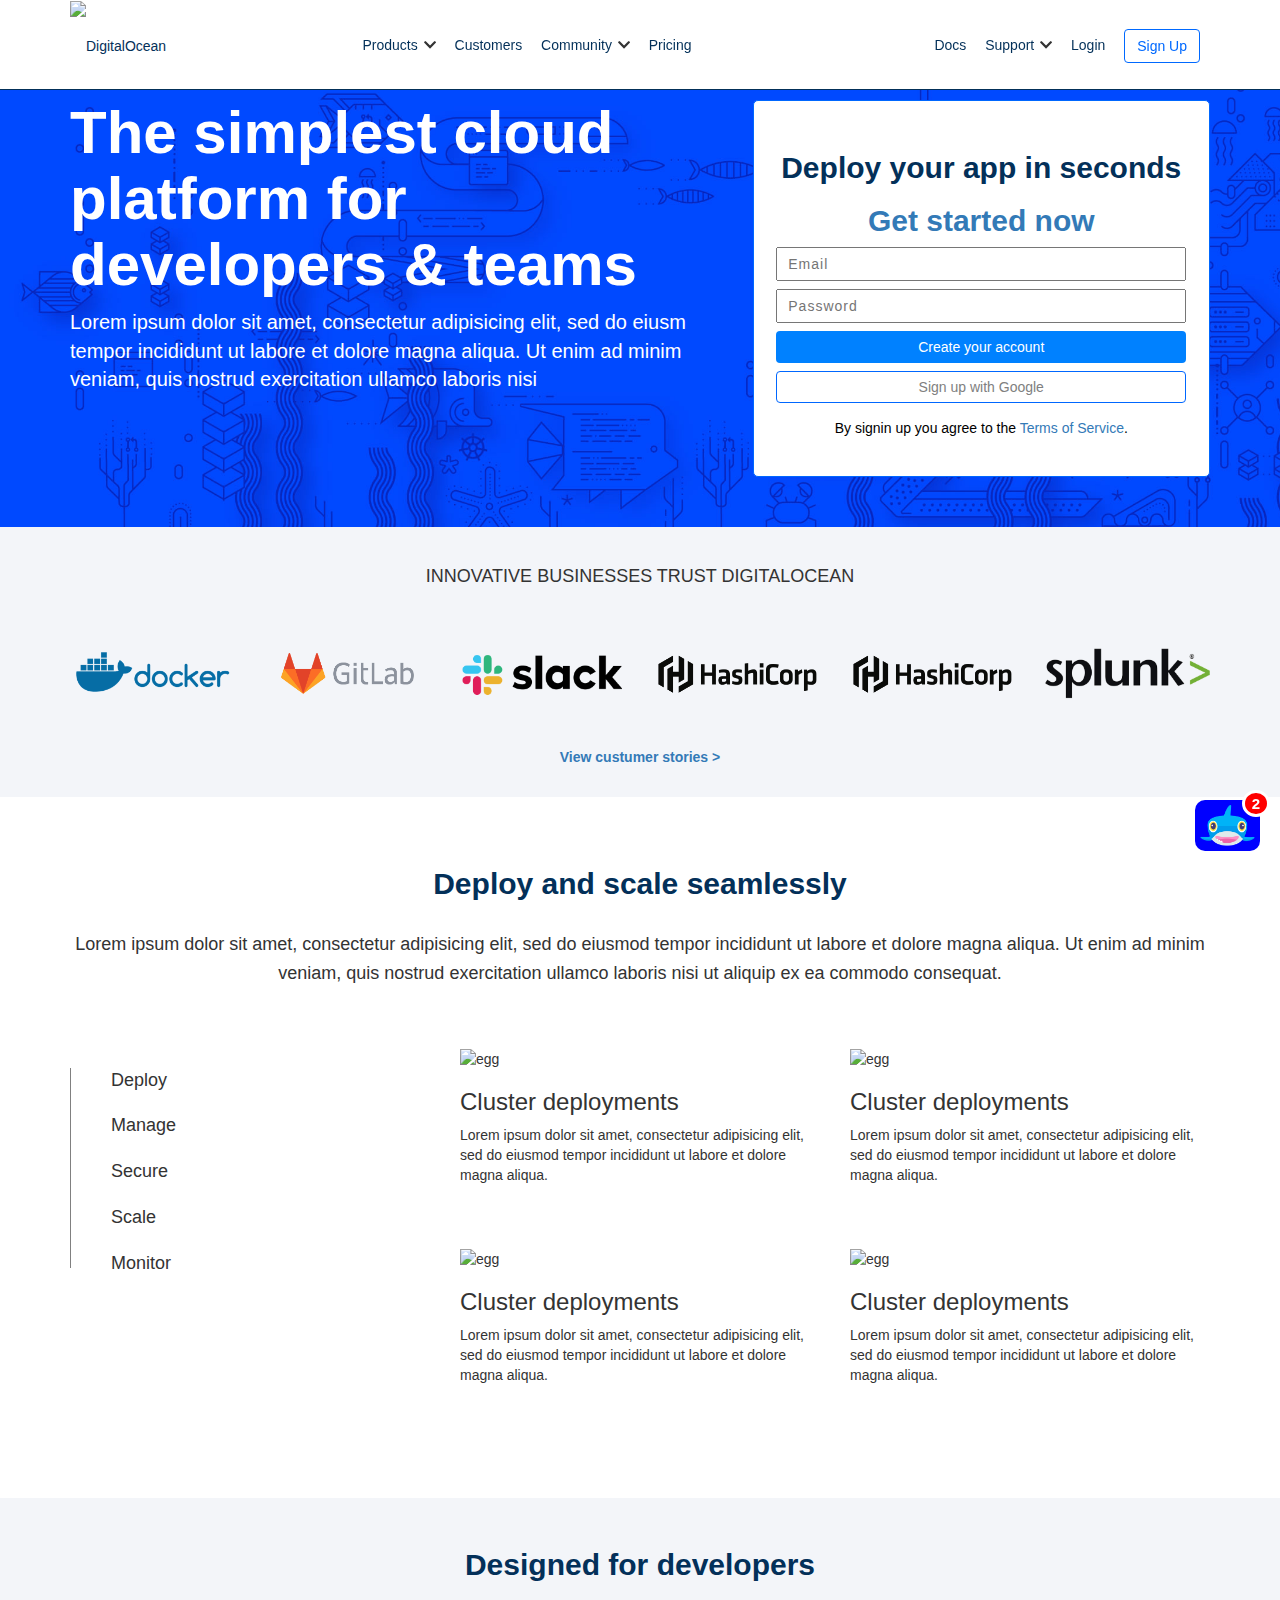
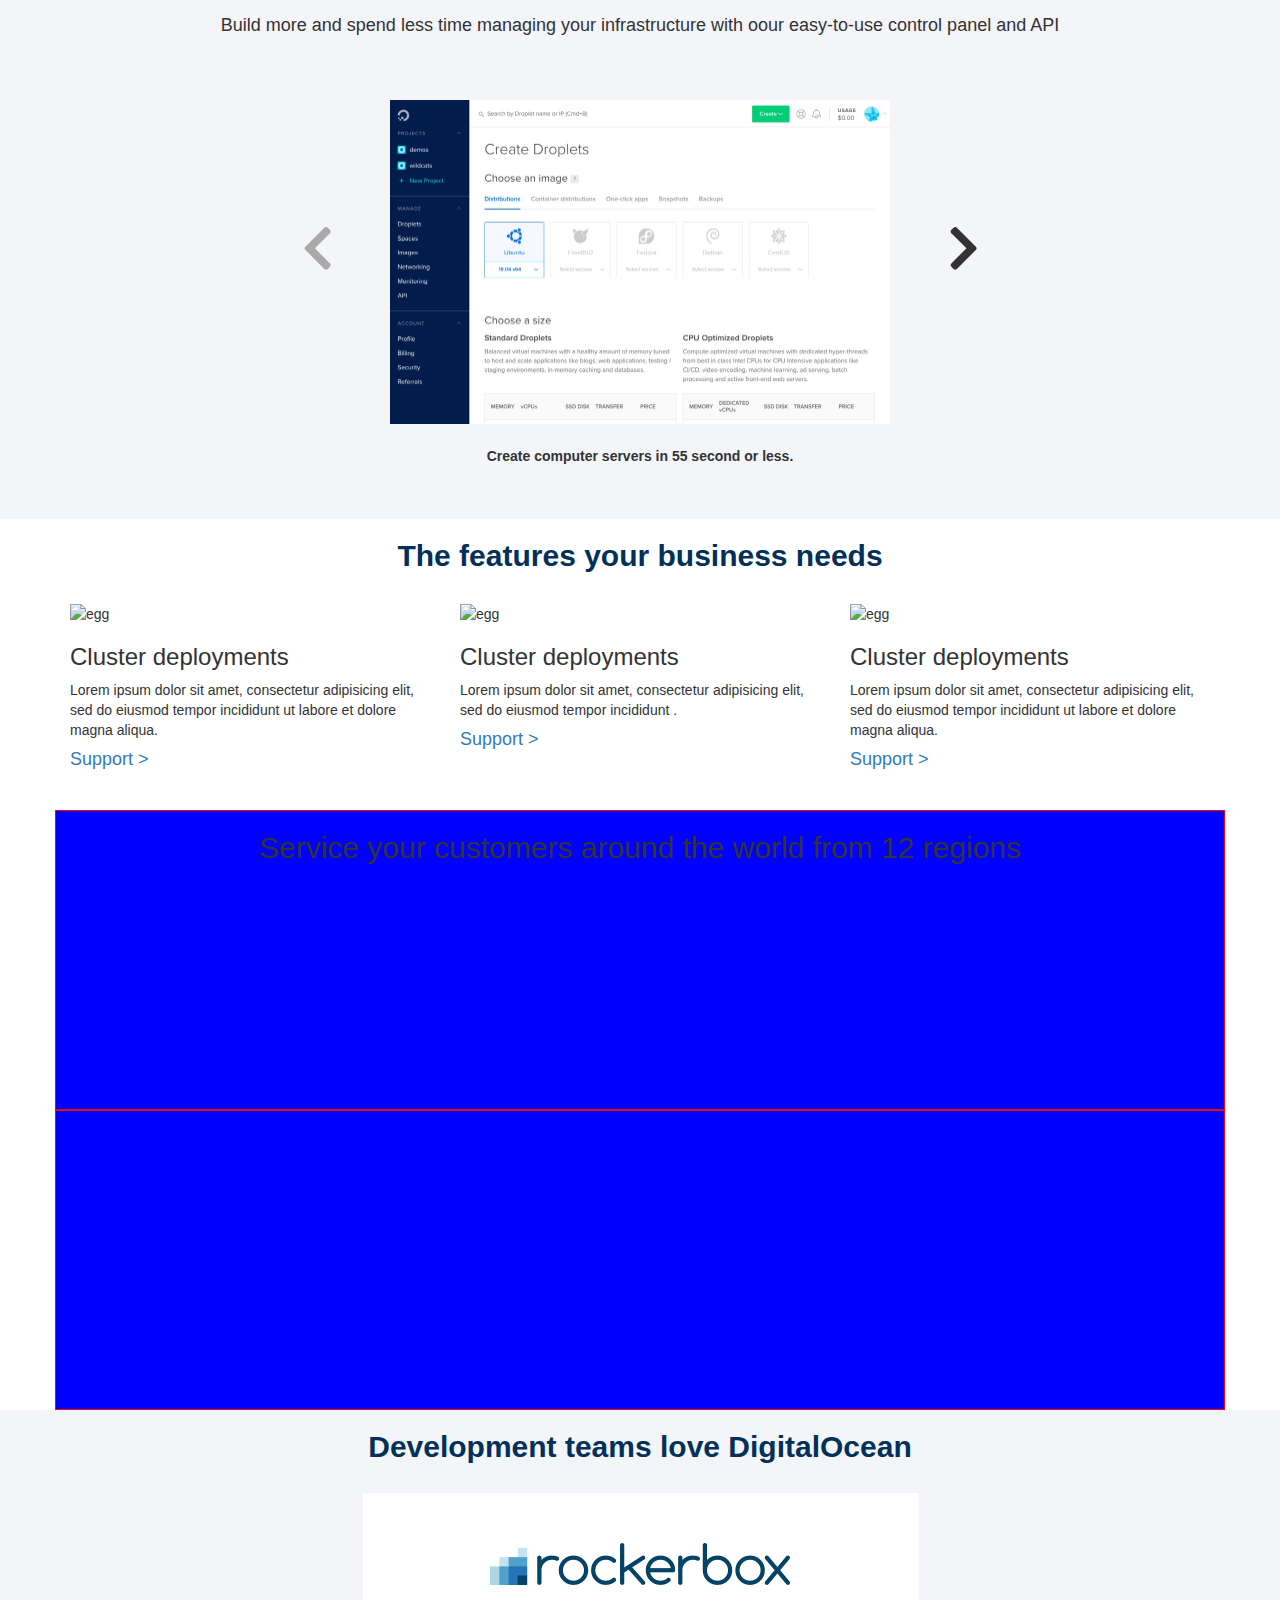
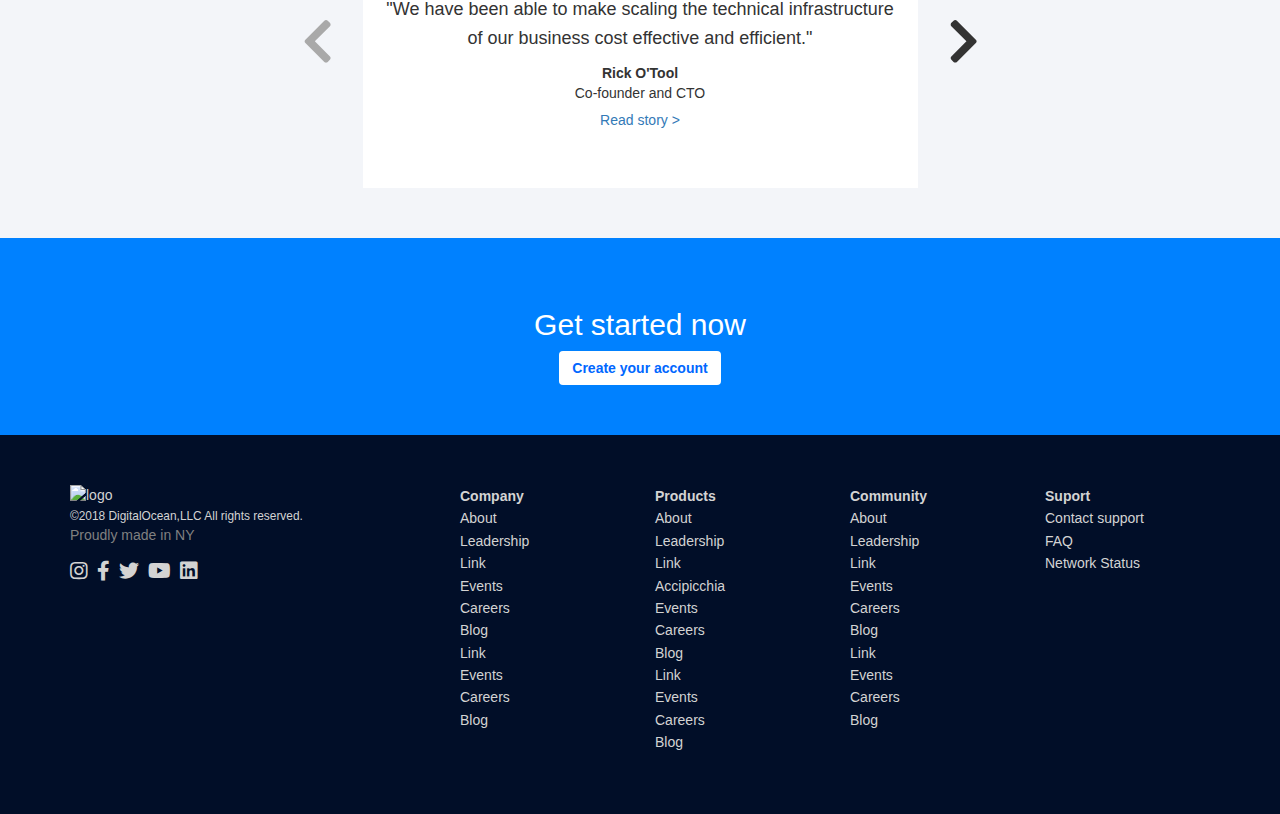
==== commit 1fdc8c73: "95%" ====
--- a/index.html
+++ b/index.html
@@ -63,7 +63,7 @@
       </div>
     </nav>
   </header>
-  <div id="jumbotron" class="h_500">
+  <div id="jumbotron">
       <div class="container text_white">
         <div class="row">
           <div  class="col-sx-12 col-md-7">
@@ -231,7 +231,7 @@
           </div>
         </div>
         <div class="row">
-          <div class="col-lg-3 hidden-xs">
+          <div class="visible-lg-block col-lg-3">
             <div class="chevron-left text-right h_300">
               <i class="fas fa-chevron-left"></i>
             </div>
@@ -240,7 +240,7 @@
             <div><img src="img/screenshot.jpg" alt="screenshot">
             </div>
           </div>
-          <div class="col-lg-3 hidden-xs">
+          <div class="visible-lg-block col-lg-3">
             <div class="chevron-right text-left h_300">
               <i class="fas fa-chevron-right"></i>
             </div>
@@ -326,12 +326,12 @@
           </div>
         </div>
         <div class="row">
-          <div class="col-md-3 hidden-xs">
+          <div class="visible-lg-block col-lg-3">
             <div class="chevron-left text-right h_300">
               <i class="fas fa-chevron-left"></i>
             </div>
           </div>
-          <div class="col-md-6">
+          <div class="col-lg-6">
             <div class="rockerbox">
               <img src="img/rockerbox-logo.png" alt="screenshot">
               <h4>"We have been able to make scaling the technical infrastructure of our business cost effective and efficient."</h4>
@@ -340,7 +340,7 @@
               <h5><a href="#">Read story ></a></h5>
             </div>
           </div>
-          <div class="col-md-3 hidden-xs">
+          <div class="visible-lg-block col-lg-3">
             <div class="chevron-right text-left h_300">
               <i class="fas fa-chevron-right"></i>
             </div>
--- a/css/style.css
+++ b/css/style.css
@@ -134,6 +134,7 @@
 #partners img{
   width: 100%;
   vertical-align: middle;
+  max-width: 250px;
 }
 #deploy{
   padding:50px;
@@ -275,8 +276,8 @@
 }
 .shark{
   position: fixed;
-  bottom: 5%;
-  right: 10%;
+  bottom: 50px;
+  right: 100px;
   width: 250px;
   height: 50px;
 
@@ -313,7 +314,7 @@
   position: absolute;
   top: -10px;
   right: -10px;
-  color: grey;
+  color: white;
   background-color: red;
   border-radius: 50%;
   width: 28px;
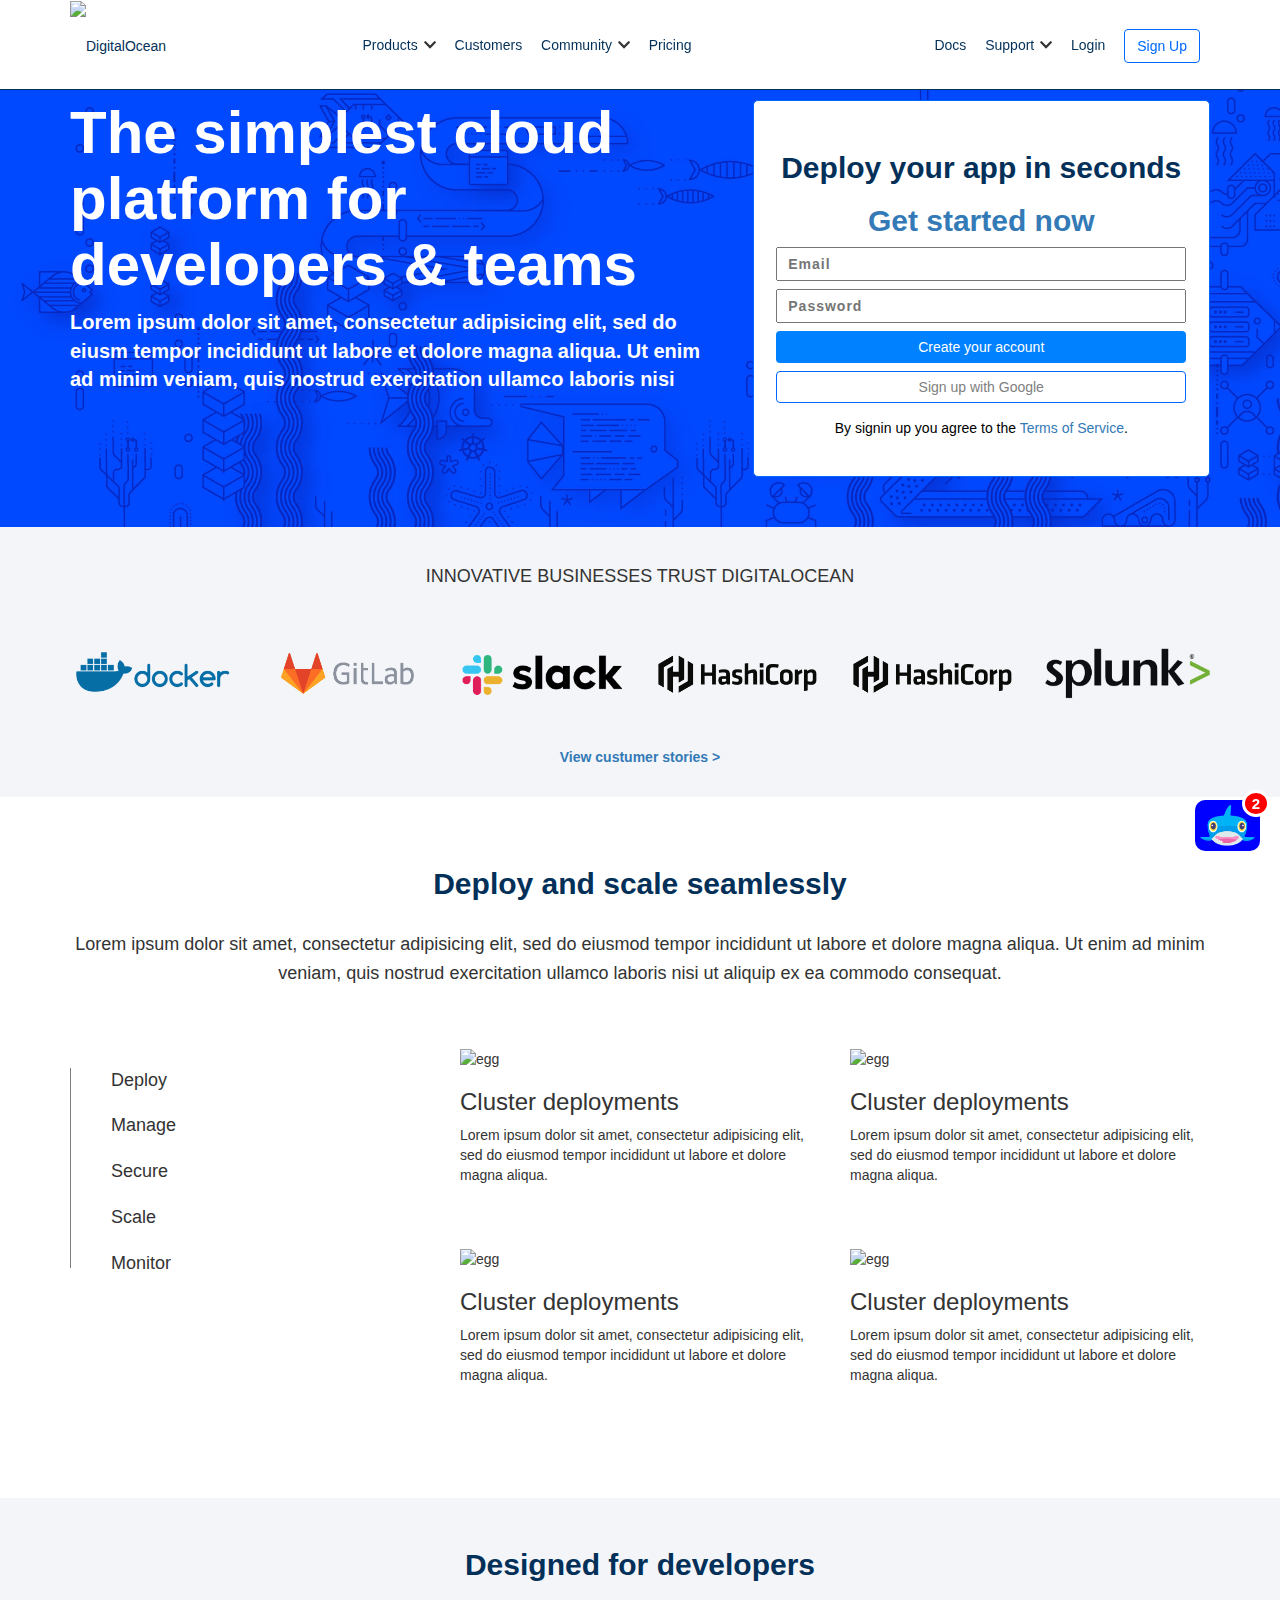
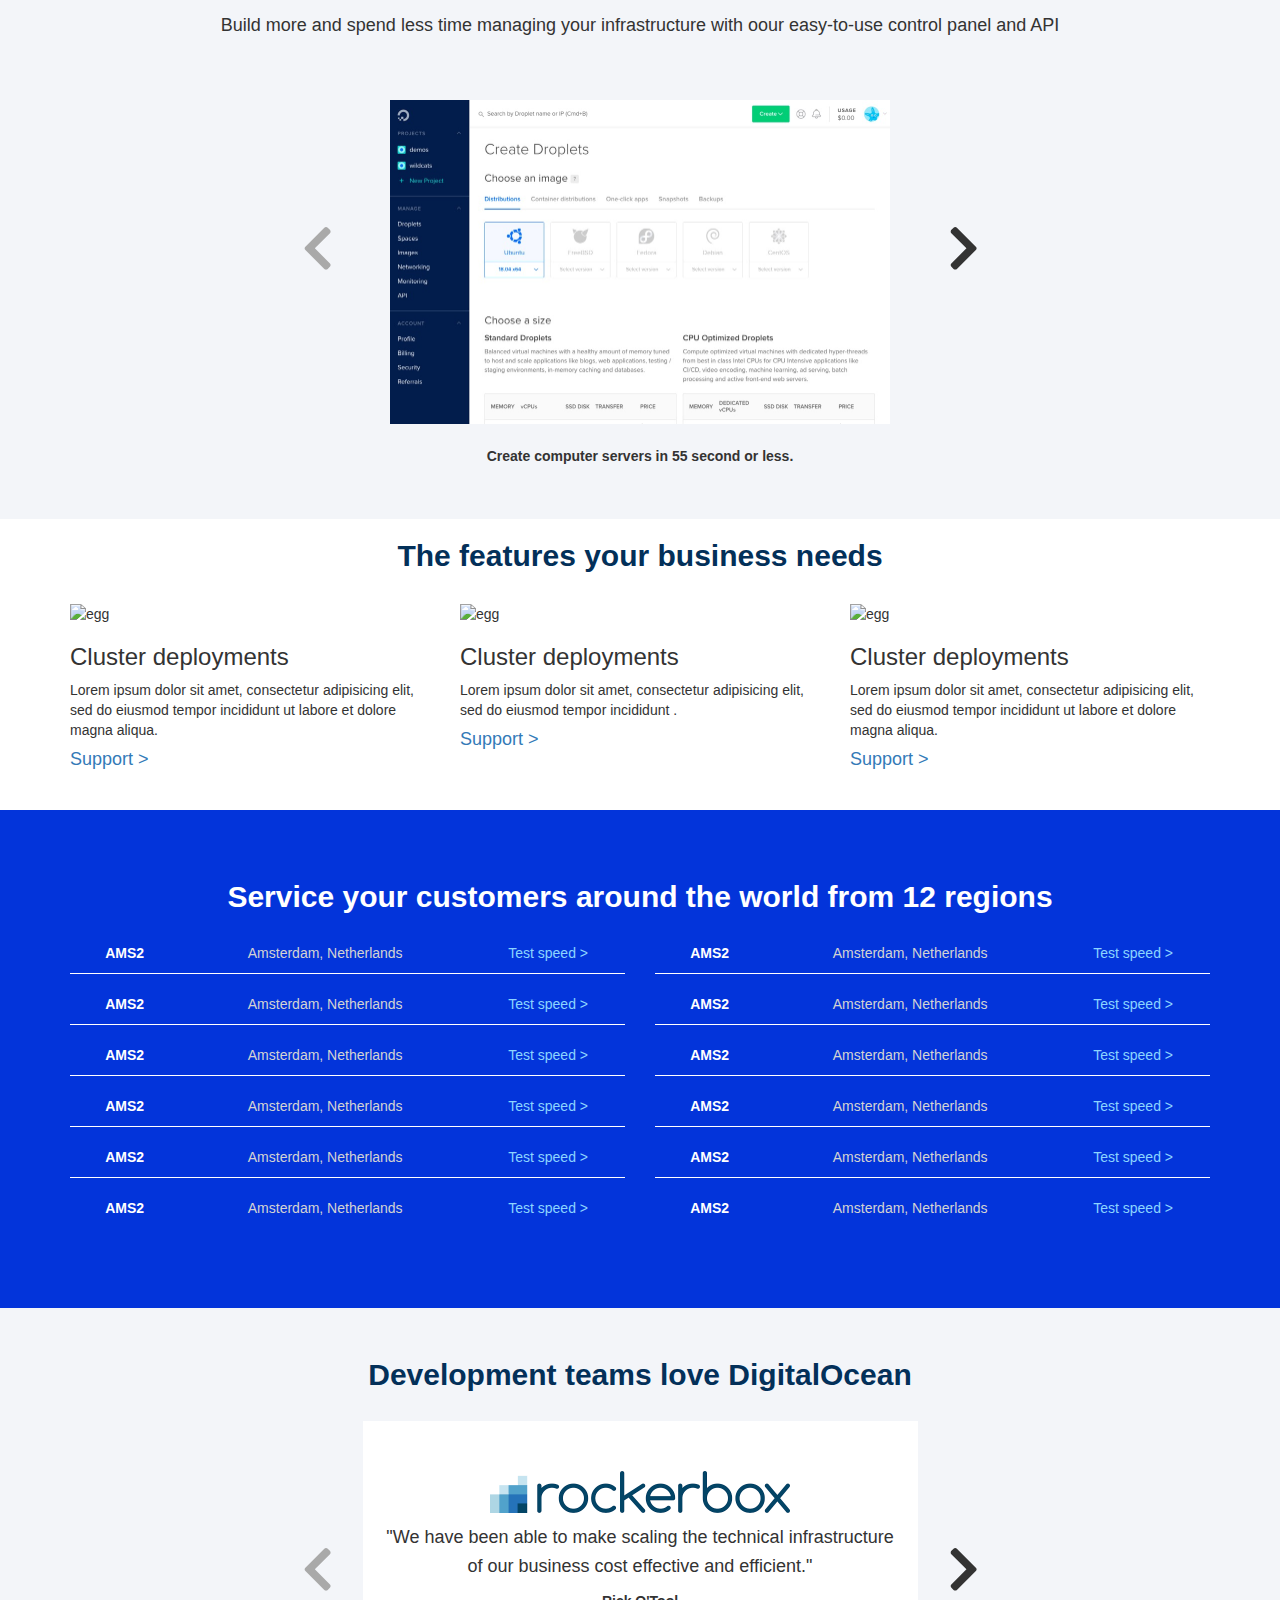
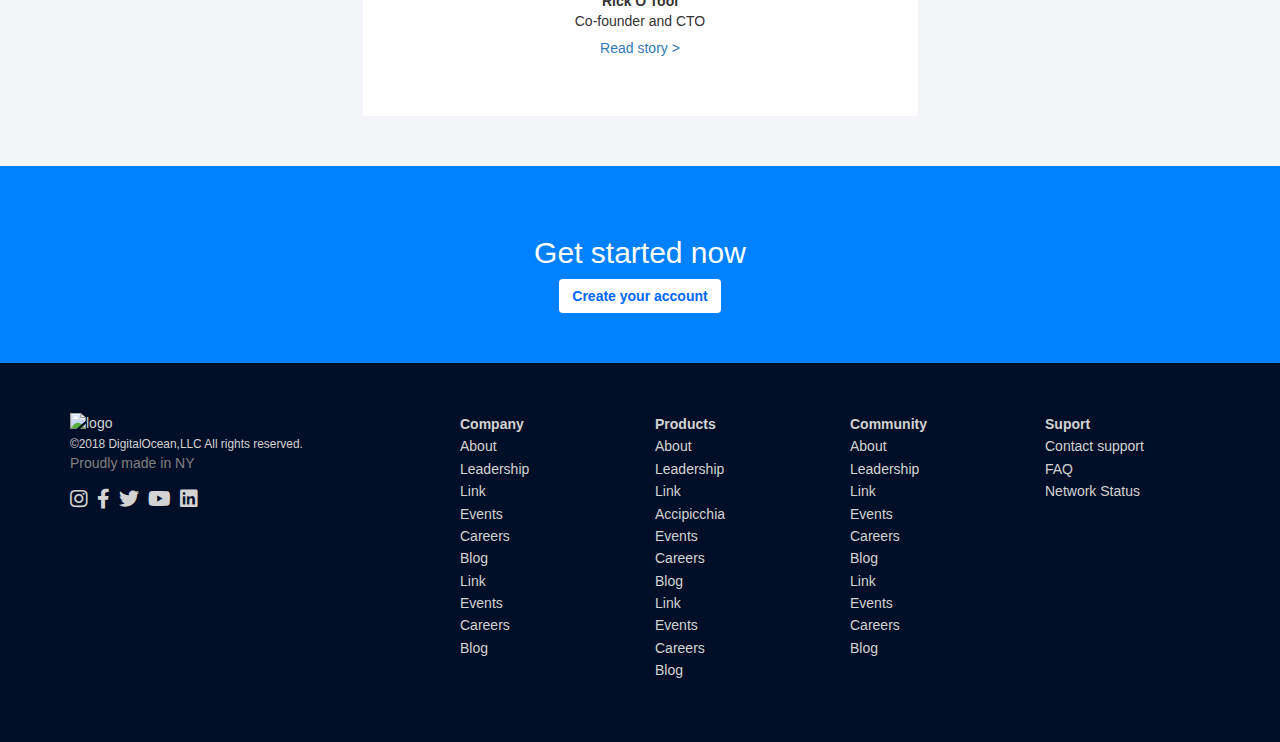
==== commit e2c5beea: "100%" ====
--- a/index.html
+++ b/index.html
@@ -173,7 +173,7 @@
       </div>
       <div class="container">
         <div class="row">
-          <div class="col-lg-4 col-xs-12">
+          <div class="col-lg-4 col-md-4 col-xs-12">
             <div class="lista text-left">
             <ul>
               <li>Deploy</li>
@@ -184,28 +184,28 @@
             </ul>
             </div>
           </div>
-          <div class="col-lg-4 col-xs-12">
+          <div class="col-lg-4 col-md-4 col-xs-12">
             <div class="egg-box text-left">
               <img src="https://d9hhrg4mnvzow.cloudfront.net/try.digitalocean.com/developerbrand/2b9e87c7-droplet-icon-resize.svg" alt="egg">
               <h3>Cluster deployments</h3>
               <p>Lorem ipsum dolor sit amet, consectetur adipisicing elit, sed do eiusmod tempor incididunt ut labore et dolore magna aliqua. </p>
             </div>
           </div>
-          <div class="col-lg-4 col-xs-12">
+          <div class="col-lg-4 col-md-4 col-xs-12">
             <div class="egg-box text-left">
               <img src="https://d9hhrg4mnvzow.cloudfront.net/try.digitalocean.com/developerbrand/921da294-stacksplusicon.svg" alt="egg">
               <h3>Cluster deployments</h3>
               <p>Lorem ipsum dolor sit amet, consectetur adipisicing elit, sed do eiusmod tempor incididunt ut labore et dolore magna aliqua. </p>
             </div>
           </div>
-          <div class="col-md-4 col-xs-12">
+          <div class="col-lg-4 col-md-4 col-xs-12">
             <div class="egg-box text-left">
               <img src="https://d9hhrg4mnvzow.cloudfront.net/try.digitalocean.com/developerbrand/f3820de5-icon-predictablecosts.svg" alt="egg">
               <h3>Cluster deployments</h3>
               <p>Lorem ipsum dolor sit amet, consectetur adipisicing elit, sed do eiusmod tempor incididunt ut labore et dolore magna aliqua. </p>
             </div>
           </div>
-          <div class="col-md-4 col-xs-12">
+          <div class="col-lg-4 col-md-4 col-xs-12">
             <div class="egg-box text-left">
               <img src="https://d9hhrg4mnvzow.cloudfront.net/try.digitalocean.com/developerbrand/2132633e-globe-icon.svg" alt="egg">
               <h3>Cluster deployments</h3>
@@ -296,7 +296,7 @@
     </section>
     <!-- /FEATURES -->
     <!-- SERVICES -->
-    <section id="service" class="debug">
+    <section id="service">
       <div class="container text-center">
         <div class="row">
           <div class="col-sx-12">
@@ -308,11 +308,81 @@
       </div>
       <div class="container text-center">
         <div class="row">
-          <div class="col-sx-12">
-
-          </div>
-        </div>
-      </div>
+          <div class="col-lg-12">
+            <div class="row">
+              <div class="col-lg-6">
+
+                <div class="row city">
+                  <div class="col-xs-2 text_white">AMS2</div>
+                  <div class="col-xs-7 text_darkgrey">Amsterdam, Netherlands</div>
+                  <div class="col-xs-3"><a href="#">Test speed ></a></div>
+                </div>
+                <div class="row city">
+                  <div class="col-xs-2 text_white">AMS2</div>
+                  <div class="col-xs-7 text_darkgrey">Amsterdam, Netherlands</div>
+                  <div class="col-xs-3"><a href="#">Test speed ></a></div>
+                </div>
+                <div class="row city">
+                  <div class="col-xs-2 text_white">AMS2</div>
+                  <div class="col-xs-7 text_darkgrey">Amsterdam, Netherlands</div>
+                  <div class="col-xs-3"><a href="#">Test speed ></a></div>
+                </div>
+                <div class="row city">
+                  <div class="col-xs-2 text_white">AMS2</div>
+                  <div class="col-xs-7 text_darkgrey">Amsterdam, Netherlands</div>
+                  <div class="col-xs-3"><a href="#">Test speed ></a></div>
+                </div>
+                <div class="row city">
+                  <div class="col-xs-2 text_white">AMS2</div>
+                  <div class="col-xs-7 text_darkgrey">Amsterdam, Netherlands</div>
+                  <div class="col-xs-3"><a href="#">Test speed ></a></div>
+                </div>
+                <div class="row city">
+                  <div class="col-xs-2 text_white">AMS2</div>
+                  <div class="col-xs-7 text_darkgrey">Amsterdam, Netherlands</div>
+                  <div class="col-xs-3"><a href="#">Test speed ></a></div>
+                </div>
+
+              </div>
+              <div class="col-lg-6">
+                <div class="row city">
+                  <div class="col-xs-2 text_white">AMS2</div>
+                  <div class="col-xs-7 text_darkgrey">Amsterdam, Netherlands</div>
+                  <div class="col-xs-3"><a href="#">Test speed ></a></div>
+                </div>
+                <div class="row city">
+                  <div class="col-xs-2 text_white">AMS2</div>
+                  <div class="col-xs-7 text_darkgrey">Amsterdam, Netherlands</div>
+                  <div class="col-xs-3"><a href="#">Test speed ></a></div>
+                </div>
+                <div class="row city">
+                  <div class="col-xs-2 text_white">AMS2</div>
+                  <div class="col-xs-7 text_darkgrey">Amsterdam, Netherlands</div>
+                  <div class="col-xs-3"><a href="#">Test speed ></a></div>
+                </div>
+                <div class="row city">
+                  <div class="col-xs-2 text_white">AMS2</div>
+                  <div class="col-xs-7 text_darkgrey">Amsterdam, Netherlands</div>
+                  <div class="col-xs-3"><a href="#">Test speed ></a></div>
+                </div>
+                <div class="row city">
+                  <div class="col-xs-2 text_white">AMS2</div>
+                  <div class="col-xs-7 text_darkgrey">Amsterdam, Netherlands</div>
+                  <div class="col-xs-3"><a href="#">Test speed ></a></div>
+                </div>
+                <div class="row city">
+                  <div class="col-xs-2 text_white">AMS2</div>
+                  <div class="col-xs-7 text_darkgrey">Amsterdam, Netherlands</div>
+                  <div class="col-xs-3"><a href="#">Test speed ></a></div>
+                </div>
+
+
+              </div>
+            </div>
+          </div>
+        </div>
+      </div>
+
     </section>
       <!-- /SERVICES -->
       <!-- DEVELOPMENT -->
@@ -459,12 +529,12 @@
         </div>
       </div>
       <div class="fumetto">
-        &#128075;Ciao a tutti, non sapevo come fare la freccia del fumetto &#x1f988;
+        &#128075;Ciao! Se hai bisogno di informazioni aggiuntive chatta con me! &#x1f988;
       </div>
     </div>
-  </div>
-
-    </div>
+
+
+
 
 </body>
 </html>
--- a/css/style.css
+++ b/css/style.css
@@ -189,8 +189,33 @@
 #features img{
   width: 50px;
 }
+#service{
+  background-color: #0334DA;
+  padding: 50px 0;
+}
+#service h2{
+  font-weight: bold;
+  color: white;
+}
+#service .city{
+  padding: 10px;
+  margin: 10px 0;
+}
+#service .city:not(:last-child){
+  border-bottom: 1px solid white;
+}
+#service .city:last-child{
+  margin-bottom: 30px;
+}
+#service a{
+  text-decoration: none;
+  color: #8CD4FF;
+}
 #development{
   background-color: #F3F5F9;
+}
+#development h2{
+  margin-top: 50px;
 }
 #development .rockerbox{
   background-color: white;
@@ -222,6 +247,13 @@
 }
 .h_500{
   height: 500px;
+}
+.text_white{
+  color: white;
+  font-weight: 600;
+}
+.text_darkgrey{
+  color: lightgrey;
 }
 footer .footer_top{
   color: white;
